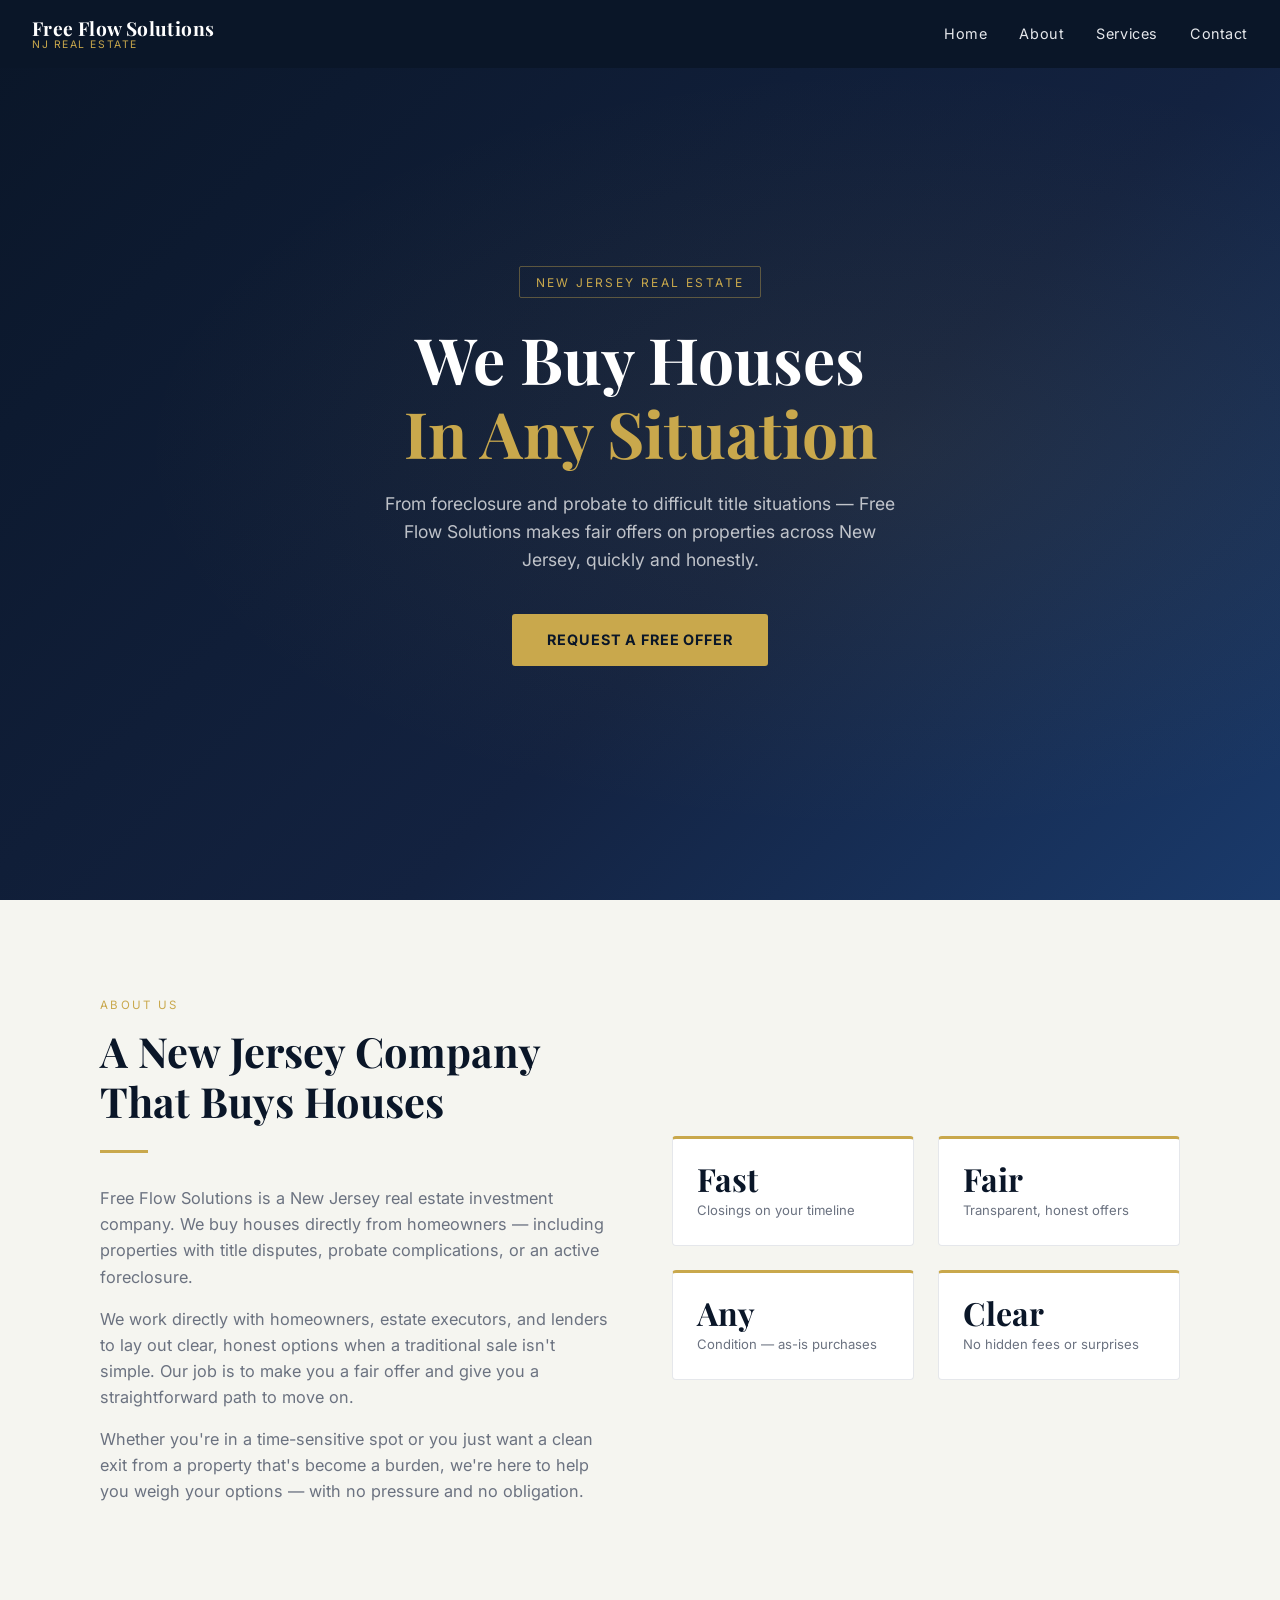
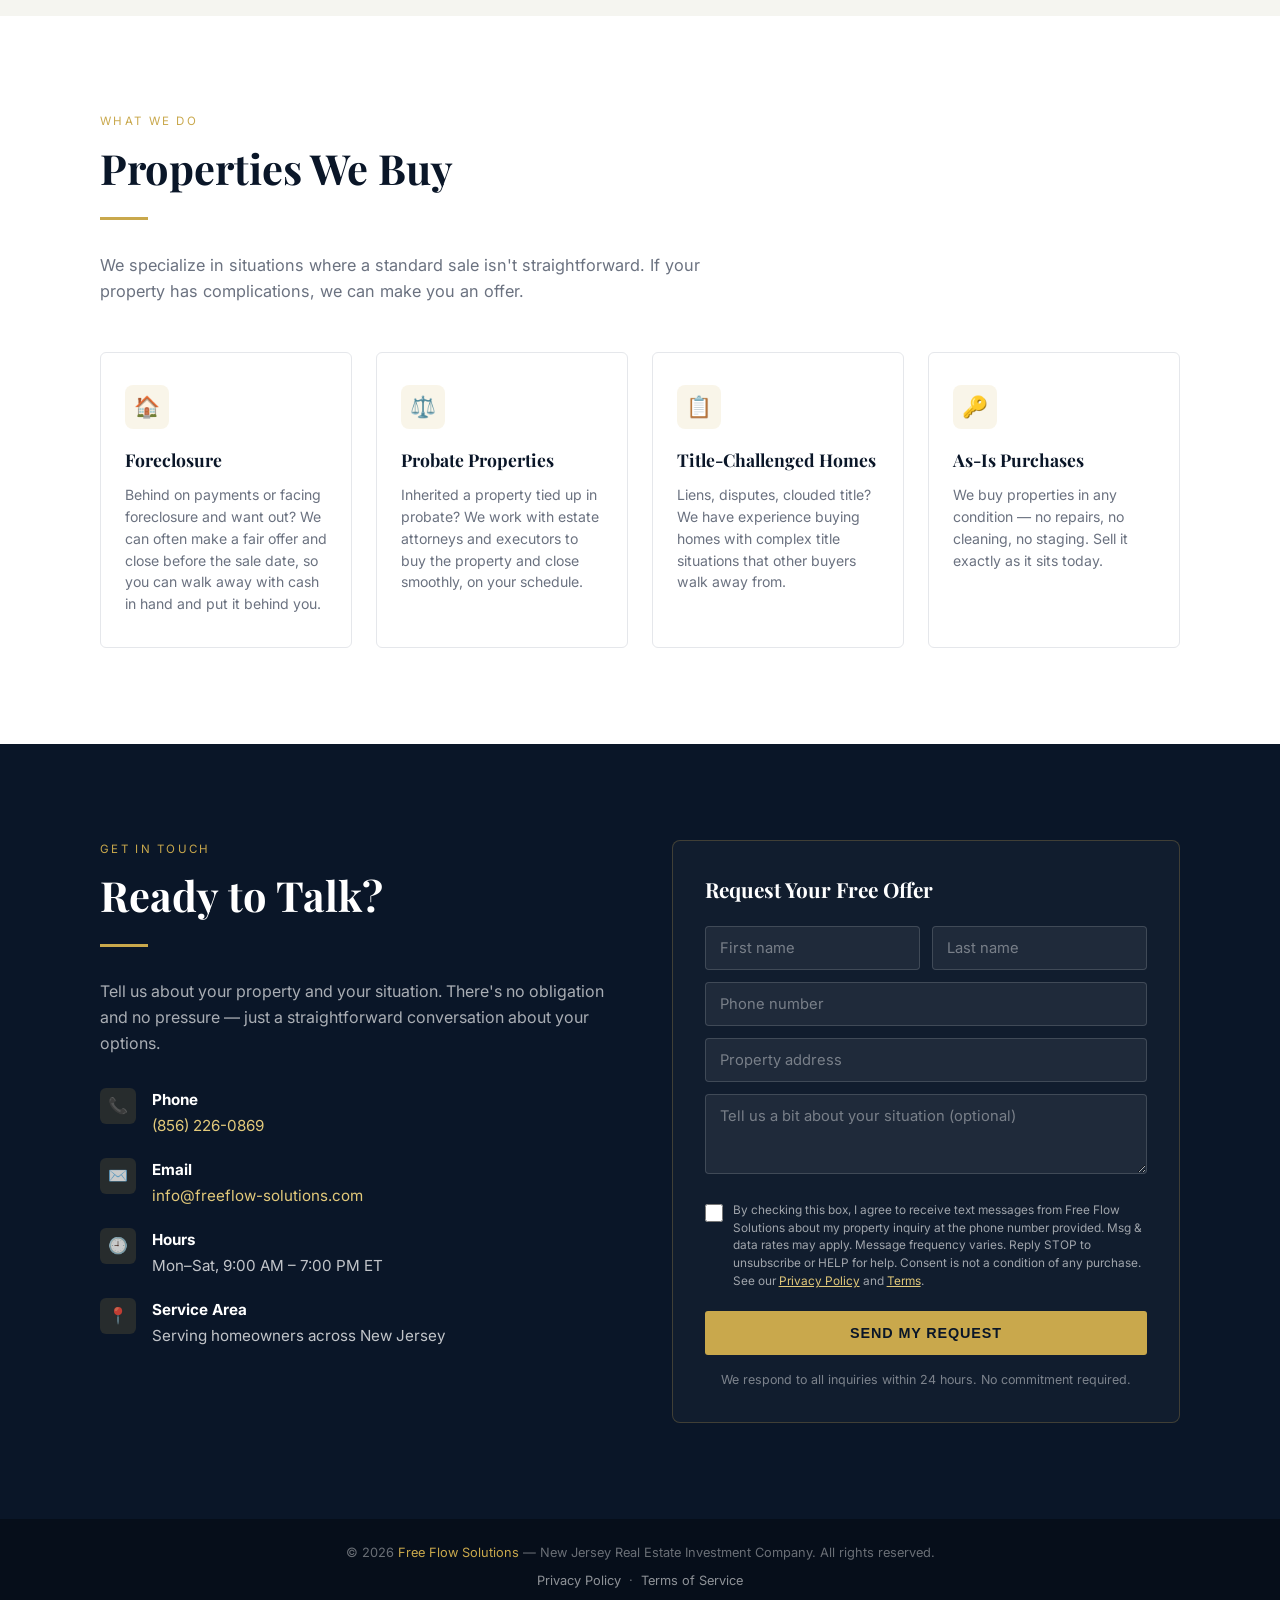
==== index.html @ c76d73b9 "Make site carrier-ready for A2P 10DLC + soften wording - Add SMS opt-in form (name, phone, address) " ====
<!DOCTYPE html>
<html lang="en">
<head>
  <meta charset="UTF-8" />
  <meta name="viewport" content="width=device-width, initial-scale=1.0" />
  <meta name="description" content="Free Flow Solutions is a New Jersey real estate investment company. We buy houses in any condition — including foreclosure, probate, and title-challenged properties. Fair offers, no obligation." />
  <title>Free Flow Solutions | New Jersey Real Estate Investment Company</title>
  <link rel="preconnect" href="https://fonts.googleapis.com" />
  <link rel="preconnect" href="https://fonts.gstatic.com" crossorigin />
  <link href="https://fonts.googleapis.com/css2?family=Inter:wght@400;500;600;700&family=Playfair+Display:wght@600;700&display=swap" rel="stylesheet" />
  <link rel="stylesheet" href="styles.css" />
</head>
<body>

  <!-- NAV -->
  <nav>
    <div class="nav-brand">
      <span class="brand-main">Free Flow Solutions</span>
      <span class="brand-sub">NJ Real Estate</span>
    </div>
    <ul class="nav-links" id="navLinks">
      <li><a href="#home">Home</a></li>
      <li><a href="#about">About</a></li>
      <li><a href="#services">Services</a></li>
      <li><a href="#contact">Contact</a></li>
    </ul>
    <button class="hamburger" id="hamburger" aria-label="Toggle menu">
      <span></span><span></span><span></span>
    </button>
  </nav>

  <!-- HOME -->
  <section id="home">
    <div class="hero-content">
      <span class="hero-eyebrow">New Jersey Real Estate</span>
      <h1>We Buy Houses<br /><span>In Any Situation</span></h1>
      <p>From foreclosure and probate to difficult title situations — Free Flow Solutions makes fair offers on properties across New Jersey, quickly and honestly.</p>
      <a href="#contact" class="btn-primary">Request a Free Offer</a>
    </div>
  </section>

  <!-- ABOUT -->
  <section id="about">
    <div class="section-inner">
      <div class="about-grid">
        <div class="about-text">
          <span class="section-label">About Us</span>
          <h2 class="section-title">A New Jersey Company<br />That Buys Houses</h2>
          <div class="divider"></div>
          <p>Free Flow Solutions is a New Jersey real estate investment company. We buy houses directly from homeowners — including properties with title disputes, probate complications, or an active foreclosure.</p>
          <p>We work directly with homeowners, estate executors, and lenders to lay out clear, honest options when a traditional sale isn't simple. Our job is to make you a fair offer and give you a straightforward path to move on.</p>
          <p>Whether you're in a time-sensitive spot or you just want a clean exit from a property that's become a burden, we're here to help you weigh your options — with no pressure and no obligation.</p>
        </div>
        <div class="about-stats">
          <div class="stat-card">
            <div class="stat-num">Fast</div>
            <div class="stat-label">Closings on your timeline</div>
          </div>
          <div class="stat-card">
            <div class="stat-num">Fair</div>
            <div class="stat-label">Transparent, honest offers</div>
          </div>
          <div class="stat-card">
            <div class="stat-num">Any</div>
            <div class="stat-label">Condition — as-is purchases</div>
          </div>
          <div class="stat-card">
            <div class="stat-num">Clear</div>
            <div class="stat-label">No hidden fees or surprises</div>
          </div>
        </div>
      </div>
    </div>
  </section>

  <!-- SERVICES -->
  <section id="services">
    <div class="section-inner">
      <span class="section-label">What We Do</span>
      <h2 class="section-title">Properties We Buy</h2>
      <div class="divider"></div>
      <p class="services-intro">We specialize in situations where a standard sale isn't straightforward. If your property has complications, we can make you an offer.</p>
      <div class="services-grid">
        <div class="service-card">
          <div class="service-icon">🏠</div>
          <h3>Foreclosure</h3>
          <p>Behind on payments or facing foreclosure and want out? We can often make a fair offer and close before the sale date, so you can walk away with cash in hand and put it behind you.</p>
        </div>
        <div class="service-card">
          <div class="service-icon">⚖️</div>
          <h3>Probate Properties</h3>
          <p>Inherited a property tied up in probate? We work with estate attorneys and executors to buy the property and close smoothly, on your schedule.</p>
        </div>
        <div class="service-card">
          <div class="service-icon">📋</div>
          <h3>Title-Challenged Homes</h3>
          <p>Liens, disputes, clouded title? We have experience buying homes with complex title situations that other buyers walk away from.</p>
        </div>
        <div class="service-card">
          <div class="service-icon">🔑</div>
          <h3>As-Is Purchases</h3>
          <p>We buy properties in any condition — no repairs, no cleaning, no staging. Sell it exactly as it sits today.</p>
        </div>
      </div>
    </div>
  </section>

  <!-- CONTACT -->
  <section id="contact">
    <div class="section-inner">
      <div class="contact-grid">
        <div>
          <span class="section-label">Get In Touch</span>
          <h2 class="section-title">Ready to Talk?</h2>
          <div class="divider"></div>
          <p class="contact-intro">Tell us about your property and your situation. There's no obligation and no pressure — just a straightforward conversation about your options.</p>
          <div class="contact-info">
            <div class="contact-item">
              <div class="contact-item-icon">📞</div>
              <div>
                <strong style="color:#fff;display:block;margin-bottom:2px;">Phone</strong>
                <a href="tel:+18562260869">(856) 226-0869</a>
              </div>
            </div>
            <div class="contact-item">
              <div class="contact-item-icon">✉️</div>
              <div>
                <strong style="color:#fff;display:block;margin-bottom:2px;">Email</strong>
                <a href="mailto:info@freeflow-solutions.com">info@freeflow-solutions.com</a>
              </div>
            </div>
            <div class="contact-item">
              <div class="contact-item-icon">🕘</div>
              <div>
                <strong style="color:#fff;display:block;margin-bottom:2px;">Hours</strong>
                Mon–Sat, 9:00 AM – 7:00 PM ET
              </div>
            </div>
            <div class="contact-item">
              <div class="contact-item-icon">📍</div>
              <div>
                <strong style="color:#fff;display:block;margin-bottom:2px;">Service Area</strong>
                Serving homeowners across New Jersey
              </div>
            </div>
          </div>
        </div>

        <!-- OPT-IN FORM -->
        <div>
          <form class="contact-form" action="https://formspree.io/f/YOUR_FORM_ID" method="POST">
            <h3 class="form-title">Request Your Free Offer</h3>
            <div class="form-row">
              <input type="text" name="first_name" placeholder="First name" required />
              <input type="text" name="last_name" placeholder="Last name" required />
            </div>
            <input type="tel" name="phone" placeholder="Phone number" required />
            <input type="text" name="property_address" placeholder="Property address" />
            <textarea name="message" placeholder="Tell us a bit about your situation (optional)" rows="3"></textarea>

            <label class="consent">
              <input type="checkbox" name="sms_consent" value="I consent to receive SMS from Free Flow Solutions" />
              <span>By checking this box, I agree to receive text messages from Free Flow Solutions about my property inquiry at the phone number provided. Msg &amp; data rates may apply. Message frequency varies. Reply STOP to unsubscribe or HELP for help. Consent is not a condition of any purchase. See our <a href="privacy.html">Privacy Policy</a> and <a href="terms.html">Terms</a>.</span>
            </label>

            <button type="submit" class="btn-primary">Send My Request</button>
            <p class="form-note">We respond to all inquiries within 24 hours. No commitment required.</p>
          </form>
        </div>
      </div>
    </div>
  </section>

  <!-- FOOTER -->
  <footer>
    <p>&copy; 2026 <span>Free Flow Solutions</span> — New Jersey Real Estate Investment Company. All rights reserved.</p>
    <p class="footer-links"><a href="privacy.html">Privacy Policy</a> &nbsp;·&nbsp; <a href="terms.html">Terms of Service</a></p>
  </footer>

  <script>
    const hamburger = document.getElementById('hamburger');
    const navLinks = document.getElementById('navLinks');
    hamburger.addEventListener('click', () => navLinks.classList.toggle('open'));
    navLinks.querySelectorAll('a').forEach(a => a.addEventListener('click', () => navLinks.classList.remove('open')));
  </script>

</body>
</html>
---- styles.css ----
*, *::before, *::after { box-sizing: border-box; margin: 0; padding: 0; }

:root {
  --navy: #0a1628;
  --navy-mid: #132240;
  --gold: #c9a84c;
  --gold-light: #e2c97a;
  --white: #ffffff;
  --off-white: #f5f5f0;
  --gray: #6b7280;
  --light-gray: #e5e7eb;
}

html { scroll-behavior: smooth; }

body {
  font-family: 'Inter', sans-serif;
  color: var(--navy);
  background: var(--white);
  line-height: 1.6;
}

/* ── NAV ── */
nav {
  position: fixed;
  top: 0; left: 0; right: 0;
  background: var(--navy);
  z-index: 100;
  padding: 0 2rem;
  display: flex;
  align-items: center;
  justify-content: space-between;
  height: 68px;
}

.nav-brand {
  display: flex;
  flex-direction: column;
  line-height: 1.1;
}

.nav-brand .brand-main {
  color: var(--white);
  font-family: 'Playfair Display', serif;
  font-size: 1.2rem;
  font-weight: 700;
  letter-spacing: 0.02em;
}

.nav-brand .brand-sub {
  color: var(--gold);
  font-size: 0.65rem;
  letter-spacing: 0.15em;
  text-transform: uppercase;
}

.nav-links {
  display: flex;
  gap: 2rem;
  list-style: none;
}

.nav-links a {
  color: var(--light-gray);
  text-decoration: none;
  font-size: 0.9rem;
  letter-spacing: 0.04em;
  transition: color 0.2s;
}

.nav-links a:hover { color: var(--gold); }

.hamburger {
  display: none;
  flex-direction: column;
  gap: 5px;
  cursor: pointer;
  background: none;
  border: none;
  padding: 4px;
}

.hamburger span {
  display: block;
  width: 24px;
  height: 2px;
  background: var(--white);
  transition: all 0.3s;
}

/* ── HERO ── */
#home {
  min-height: 100vh;
  background: linear-gradient(135deg, var(--navy) 0%, var(--navy-mid) 60%, #1a3a6b 100%);
  display: flex;
  align-items: center;
  justify-content: center;
  text-align: center;
  padding: 6rem 2rem 4rem;
  position: relative;
  overflow: hidden;
}

#home::before {
  content: '';
  position: absolute;
  inset: 0;
  background: radial-gradient(ellipse at 70% 50%, rgba(201,168,76,0.08) 0%, transparent 60%);
}

.hero-content { position: relative; max-width: 720px; }

.hero-eyebrow {
  display: inline-block;
  color: var(--gold);
  font-size: 0.75rem;
  letter-spacing: 0.2em;
  text-transform: uppercase;
  border: 1px solid rgba(201,168,76,0.4);
  padding: 0.35rem 1rem;
  border-radius: 2px;
  margin-bottom: 1.5rem;
}

.hero-content h1 {
  font-family: 'Playfair Display', serif;
  font-size: clamp(2.4rem, 6vw, 4rem);
  color: var(--white);
  line-height: 1.15;
  margin-bottom: 1.25rem;
  font-weight: 700;
}

.hero-content h1 span { color: var(--gold); }

.hero-content p {
  color: rgba(255,255,255,0.72);
  font-size: 1.1rem;
  max-width: 520px;
  margin: 0 auto 2.5rem;
}

.btn-primary {
  display: inline-block;
  background: var(--gold);
  color: var(--navy);
  font-weight: 700;
  font-size: 0.9rem;
  letter-spacing: 0.06em;
  text-transform: uppercase;
  text-decoration: none;
  padding: 0.9rem 2.2rem;
  border-radius: 3px;
  transition: background 0.2s, transform 0.15s;
}

.btn-primary:hover {
  background: var(--gold-light);
  transform: translateY(-1px);
}

/* ── SECTIONS SHARED ── */
section { padding: 6rem 2rem; }

.section-inner { max-width: 1080px; margin: 0 auto; }

.section-label {
  color: var(--gold);
  font-size: 0.72rem;
  letter-spacing: 0.2em;
  text-transform: uppercase;
  margin-bottom: 0.75rem;
  display: block;
}

.section-title {
  font-family: 'Playfair Display', serif;
  font-size: clamp(1.8rem, 4vw, 2.6rem);
  color: var(--navy);
  line-height: 1.2;
  margin-bottom: 1.5rem;
}

.divider {
  width: 48px;
  height: 3px;
  background: var(--gold);
  margin-bottom: 2rem;
}

/* ── ABOUT ── */
#about { background: var(--off-white); }

.about-grid {
  display: grid;
  grid-template-columns: 1fr 1fr;
  gap: 4rem;
  align-items: center;
}

.about-text p {
  color: var(--gray);
  font-size: 1.02rem;
  margin-bottom: 1rem;
}

.about-stats {
  display: grid;
  grid-template-columns: 1fr 1fr;
  gap: 1.5rem;
}

.stat-card {
  background: var(--white);
  border: 1px solid var(--light-gray);
  border-top: 3px solid var(--gold);
  padding: 1.5rem;
  border-radius: 4px;
}

.stat-card .stat-num {
  font-family: 'Playfair Display', serif;
  font-size: 2rem;
  color: var(--navy);
  font-weight: 700;
  line-height: 1;
}

.stat-card .stat-label {
  color: var(--gray);
  font-size: 0.82rem;
  margin-top: 0.3rem;
}

/* ── SERVICES ── */
#services { background: var(--white); }

.services-intro {
  color: var(--gray);
  font-size: 1.02rem;
  max-width: 600px;
  margin-bottom: 3rem;
}

.services-grid {
  display: grid;
  grid-template-columns: repeat(auto-fit, minmax(230px, 1fr));
  gap: 1.5rem;
}

.service-card {
  border: 1px solid var(--light-gray);
  border-radius: 6px;
  padding: 2rem 1.5rem;
  transition: box-shadow 0.2s, border-color 0.2s;
}

.service-card:hover {
  box-shadow: 0 6px 24px rgba(10,22,40,0.08);
  border-color: var(--gold);
}

.service-icon {
  width: 44px;
  height: 44px;
  background: rgba(201,168,76,0.12);
  border-radius: 8px;
  display: flex;
  align-items: center;
  justify-content: center;
  margin-bottom: 1.1rem;
  font-size: 1.3rem;
}

.service-card h3 {
  font-family: 'Playfair Display', serif;
  font-size: 1.1rem;
  color: var(--navy);
  margin-bottom: 0.6rem;
}

.service-card p {
  color: var(--gray);
  font-size: 0.88rem;
  line-height: 1.55;
}

/* ── CONTACT ── */
#contact { background: var(--navy); }

#contact .section-title { color: var(--white); }
#contact .section-label { color: var(--gold); }

.contact-grid {
  display: grid;
  grid-template-columns: 1fr 1fr;
  gap: 4rem;
  align-items: start;
}

.contact-intro {
  color: rgba(255,255,255,0.65);
  font-size: 1rem;
  margin-bottom: 2rem;
}

.contact-info { display: flex; flex-direction: column; gap: 1.2rem; }

.contact-item {
  display: flex;
  align-items: flex-start;
  gap: 1rem;
  color: rgba(255,255,255,0.75);
  font-size: 0.95rem;
}

.contact-item-icon {
  width: 36px;
  height: 36px;
  background: rgba(201,168,76,0.15);
  border-radius: 6px;
  display: flex;
  align-items: center;
  justify-content: center;
  flex-shrink: 0;
  font-size: 1rem;
}

.contact-item a {
  color: var(--gold-light);
  text-decoration: none;
}

.contact-cta {
  margin-top: 2rem;
}

.contact-cta .btn-primary {
  font-size: 0.85rem;
}

.contact-note {
  color: rgba(255,255,255,0.45);
  font-size: 0.8rem;
  margin-top: 2.5rem;
}

/* ── FOOTER ── */
footer {
  background: #060e1a;
  color: rgba(255,255,255,0.4);
  text-align: center;
  padding: 1.5rem 2rem;
  font-size: 0.8rem;
}

footer span { color: var(--gold); }

/* ── RESPONSIVE ── */
@media (max-width: 768px) {
  .nav-links {
    display: none;
    position: absolute;
    top: 68px;
    left: 0; right: 0;
    background: var(--navy-mid);
    flex-direction: column;
    gap: 0;
    padding: 0.5rem 0;
  }

  .nav-links.open { display: flex; }

  .nav-links li a {
    display: block;
    padding: 0.9rem 2rem;
    font-size: 1rem;
  }

  .hamburger { display: flex; }

  .about-grid,
  .contact-grid { grid-template-columns: 1fr; gap: 2.5rem; }

  .about-stats { grid-template-columns: 1fr 1fr; }
}

@media (max-width: 480px) {
  section { padding: 4rem 1.25rem; }
  .about-stats { grid-template-columns: 1fr; }
}

/* ── OPT-IN FORM ── */
.contact-form {
  background: rgba(255,255,255,0.03);
  border: 1px solid rgba(201,168,76,0.25);
  border-radius: 8px;
  padding: 2rem;
}

.form-title {
  font-family: 'Playfair Display', serif;
  font-size: 1.3rem;
  color: var(--white);
  margin-bottom: 1.25rem;
}

.form-row {
  display: grid;
  grid-template-columns: 1fr 1fr;
  gap: 0.75rem;
}

.contact-form input,
.contact-form textarea {
  width: 100%;
  background: rgba(255,255,255,0.06);
  border: 1px solid rgba(255,255,255,0.15);
  border-radius: 4px;
  padding: 0.75rem 0.9rem;
  color: var(--white);
  font-family: 'Inter', sans-serif;
  font-size: 0.92rem;
  margin-bottom: 0.75rem;
}

.contact-form input::placeholder,
.contact-form textarea::placeholder { color: rgba(255,255,255,0.4); }

.contact-form input:focus,
.contact-form textarea:focus {
  outline: none;
  border-color: var(--gold);
}

.consent {
  display: flex;
  align-items: flex-start;
  gap: 0.6rem;
  margin: 0.5rem 0 1.25rem;
}

.consent input[type="checkbox"] {
  width: 18px;
  height: 18px;
  margin-top: 2px;
  flex-shrink: 0;
  accent-color: var(--gold);
}

.consent span {
  color: rgba(255,255,255,0.6);
  font-size: 0.74rem;
  line-height: 1.5;
}

.consent a { color: var(--gold-light); }

.contact-form .btn-primary {
  width: 100%;
  border: none;
  cursor: pointer;
  text-align: center;
}

.form-note {
  color: rgba(255,255,255,0.45);
  font-size: 0.78rem;
  text-align: center;
  margin-top: 0.9rem;
}

/* ── FOOTER LINKS ── */
.footer-links { margin-top: 0.5rem; }
.footer-links a {
  color: rgba(255,255,255,0.55);
  text-decoration: none;
}
.footer-links a:hover { color: var(--gold); }

/* ── LEGAL PAGES ── */
.legal-page {
  max-width: 800px;
  margin: 0 auto;
  padding: 7rem 2rem 4rem;
}
.legal-page h1 {
  font-family: 'Playfair Display', serif;
  font-size: clamp(1.8rem, 4vw, 2.4rem);
  color: var(--navy);
  margin-bottom: 0.5rem;
}
.legal-page .updated {
  color: var(--gray);
  font-size: 0.85rem;
  margin-bottom: 2rem;
}
.legal-page h2 {
  font-family: 'Playfair Display', serif;
  font-size: 1.2rem;
  color: var(--navy);
  margin: 2rem 0 0.6rem;
}
.legal-page p,
.legal-page li {
  color: var(--gray);
  font-size: 0.95rem;
  margin-bottom: 0.8rem;
}
.legal-page ul { padding-left: 1.4rem; }
.legal-page a { color: var(--gold); }
.legal-back {
  display: inline-block;
  margin-top: 2.5rem;
  color: var(--gold);
  text-decoration: none;
  font-size: 0.9rem;
}
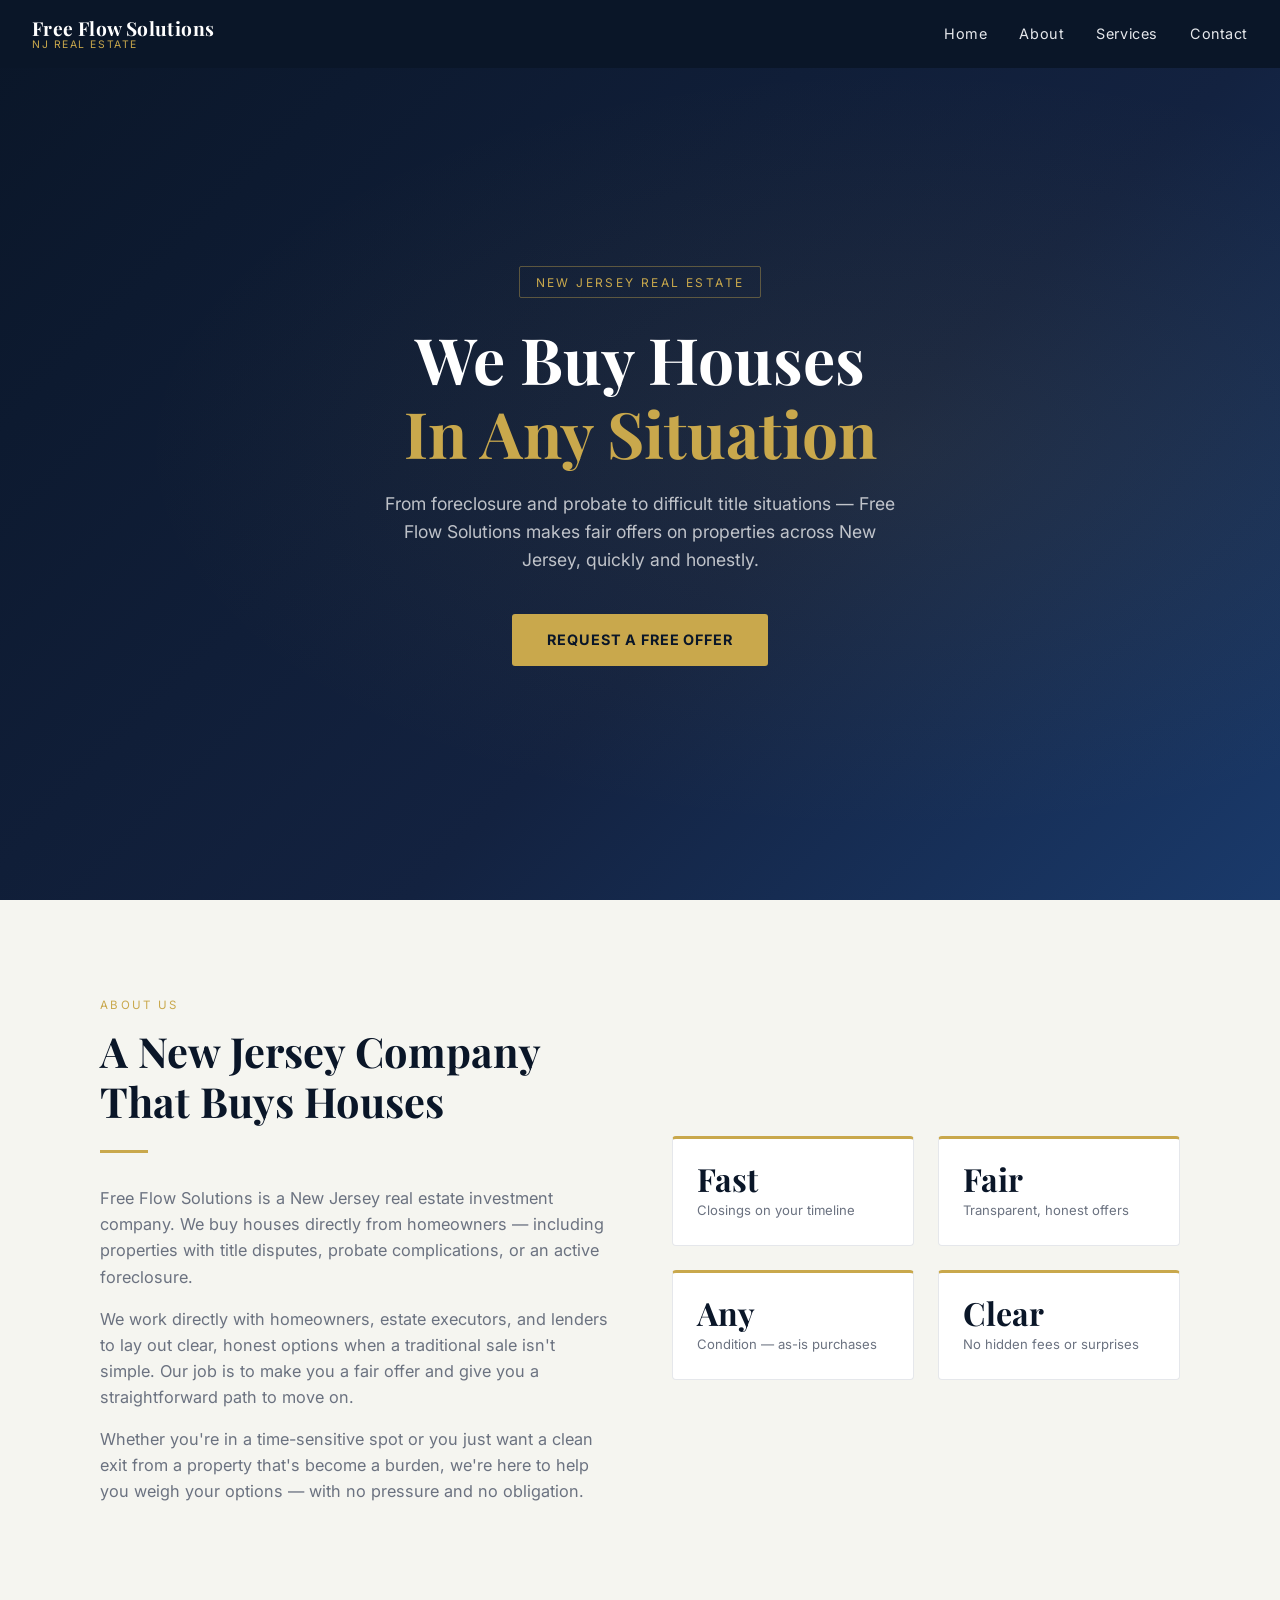
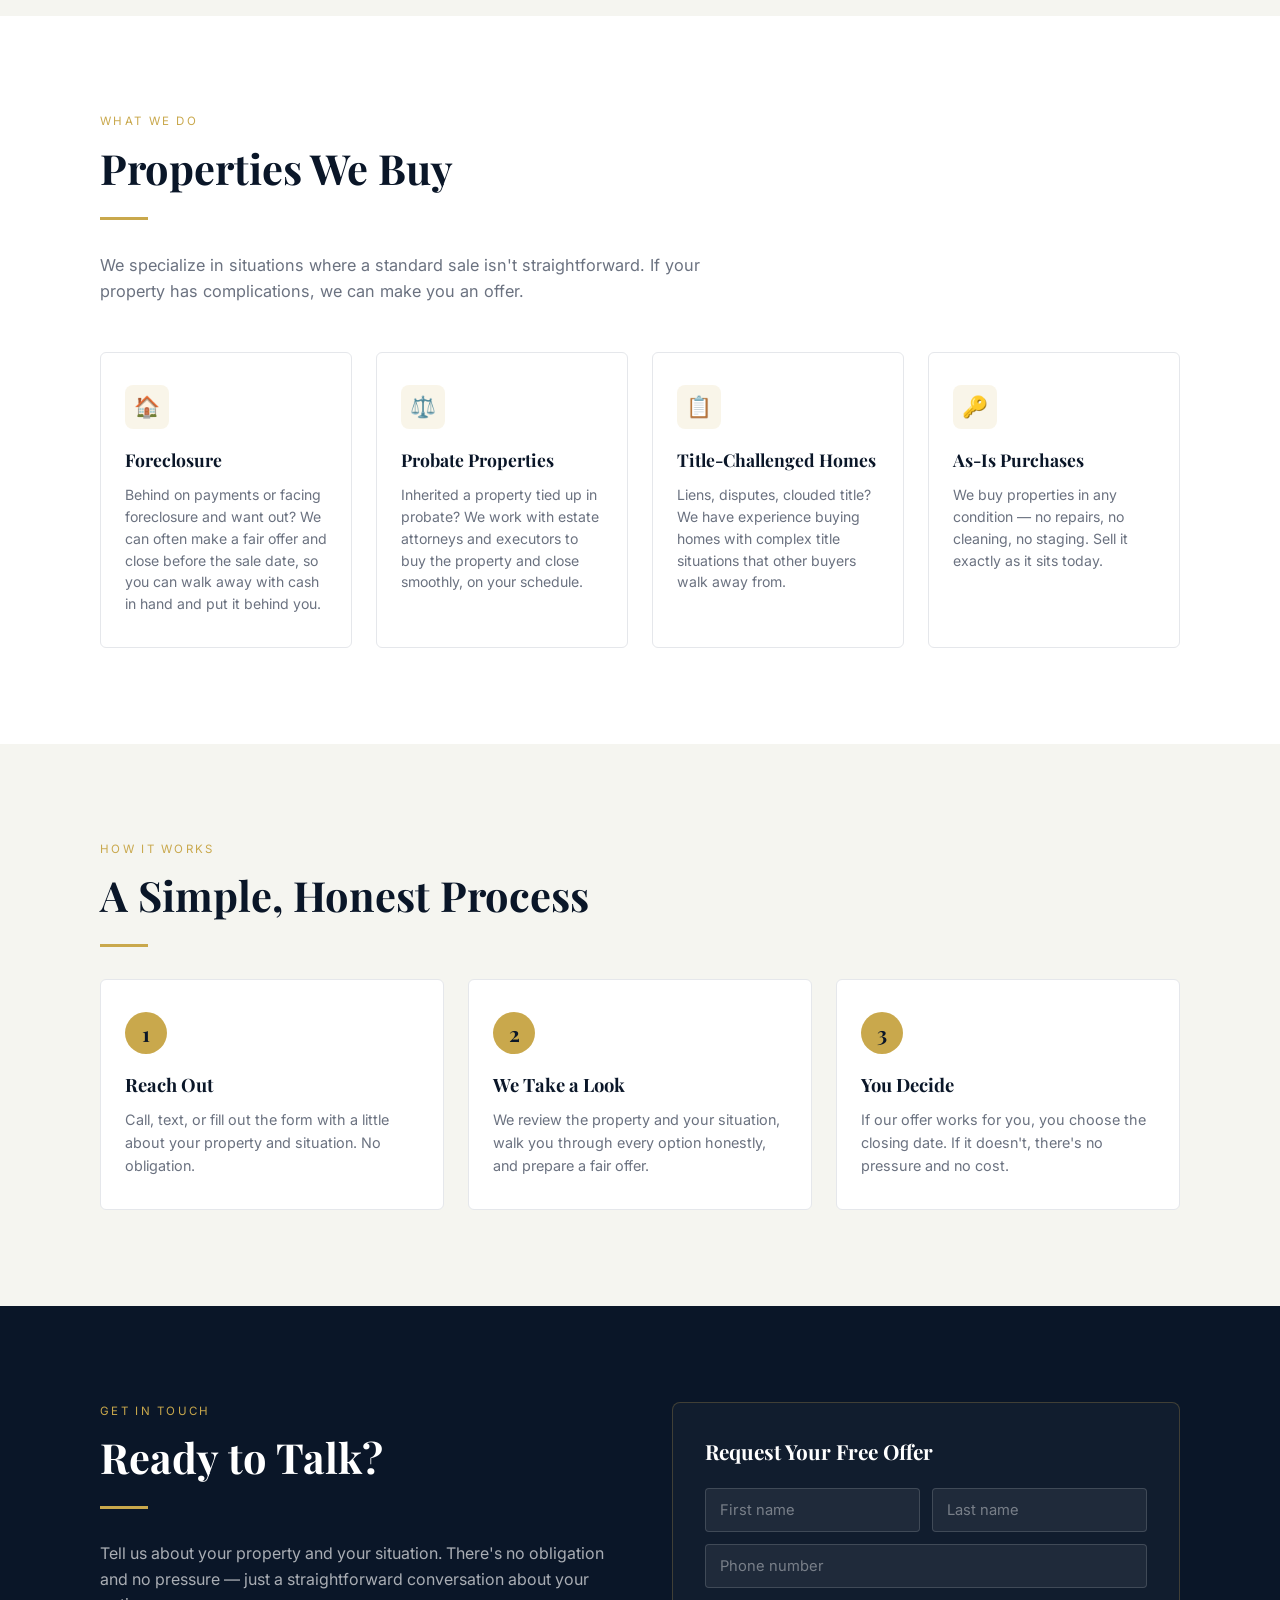
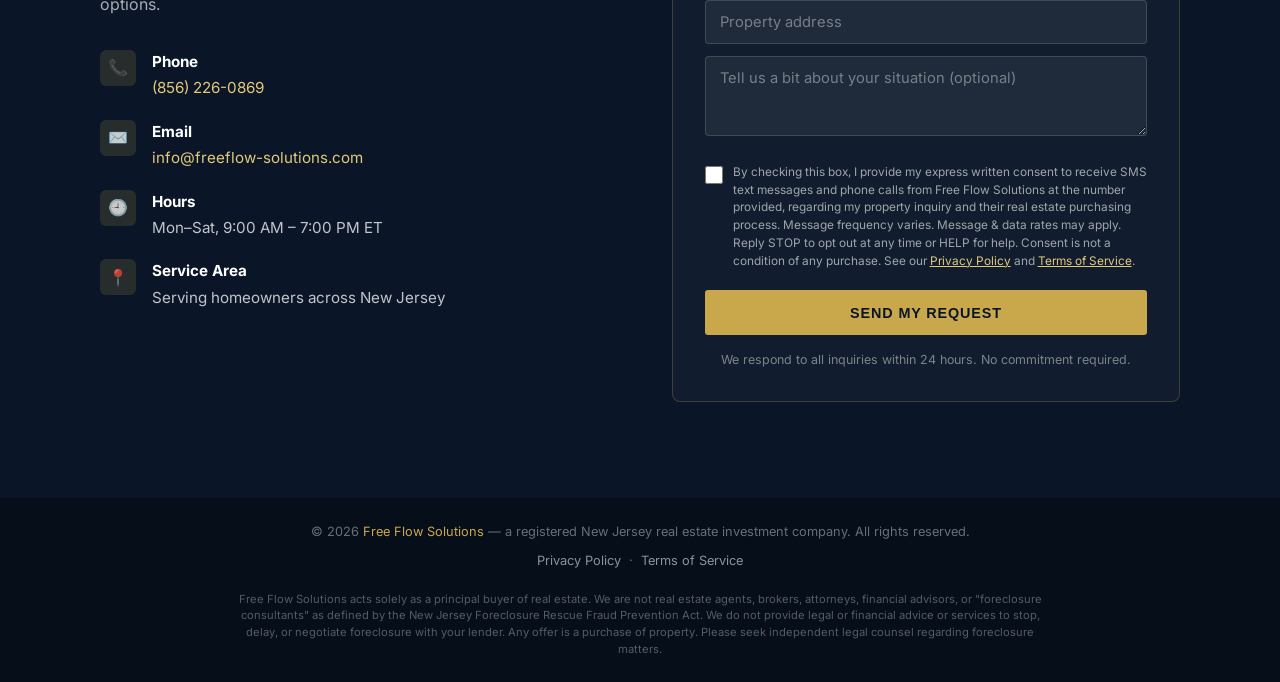
==== commit 3aa13d1c: "Apply 10DLC deep-research refinements - Stronger express-written-consent language (SMS + calls) on o" ====
--- a/index.html
+++ b/index.html
@@ -105,6 +105,32 @@
     </div>
   </section>
 
+  <!-- HOW IT WORKS -->
+  <section id="how">
+    <div class="section-inner">
+      <span class="section-label">How It Works</span>
+      <h2 class="section-title">A Simple, Honest Process</h2>
+      <div class="divider"></div>
+      <div class="steps-grid">
+        <div class="step-card">
+          <div class="step-num">1</div>
+          <h3>Reach Out</h3>
+          <p>Call, text, or fill out the form with a little about your property and situation. No obligation.</p>
+        </div>
+        <div class="step-card">
+          <div class="step-num">2</div>
+          <h3>We Take a Look</h3>
+          <p>We review the property and your situation, walk you through every option honestly, and prepare a fair offer.</p>
+        </div>
+        <div class="step-card">
+          <div class="step-num">3</div>
+          <h3>You Decide</h3>
+          <p>If our offer works for you, you choose the closing date. If it doesn't, there's no pressure and no cost.</p>
+        </div>
+      </div>
+    </div>
+  </section>
+
   <!-- CONTACT -->
   <section id="contact">
     <div class="section-inner">
@@ -159,8 +185,8 @@
             <textarea name="message" placeholder="Tell us a bit about your situation (optional)" rows="3"></textarea>
 
             <label class="consent">
-              <input type="checkbox" name="sms_consent" value="I consent to receive SMS from Free Flow Solutions" />
-              <span>By checking this box, I agree to receive text messages from Free Flow Solutions about my property inquiry at the phone number provided. Msg &amp; data rates may apply. Message frequency varies. Reply STOP to unsubscribe or HELP for help. Consent is not a condition of any purchase. See our <a href="privacy.html">Privacy Policy</a> and <a href="terms.html">Terms</a>.</span>
+              <input type="checkbox" name="sms_consent" value="Express written consent to receive SMS and calls from Free Flow Solutions" />
+              <span>By checking this box, I provide my express written consent to receive SMS text messages and phone calls from Free Flow Solutions at the number provided, regarding my property inquiry and their real estate purchasing process. Message frequency varies. Message &amp; data rates may apply. Reply STOP to opt out at any time or HELP for help. Consent is not a condition of any purchase. See our <a href="privacy.html">Privacy Policy</a> and <a href="terms.html">Terms of Service</a>.</span>
             </label>
 
             <button type="submit" class="btn-primary">Send My Request</button>
@@ -173,8 +199,9 @@
 
   <!-- FOOTER -->
   <footer>
-    <p>&copy; 2026 <span>Free Flow Solutions</span> — New Jersey Real Estate Investment Company. All rights reserved.</p>
+    <p>&copy; 2026 <span>Free Flow Solutions</span> — a registered New Jersey real estate investment company. All rights reserved.</p>
     <p class="footer-links"><a href="privacy.html">Privacy Policy</a> &nbsp;·&nbsp; <a href="terms.html">Terms of Service</a></p>
+    <p class="footer-disclaimer">Free Flow Solutions acts solely as a principal buyer of real estate. We are not real estate agents, brokers, attorneys, financial advisors, or "foreclosure consultants" as defined by the New Jersey Foreclosure Rescue Fraud Prevention Act. We do not provide legal or financial advice or services to stop, delay, or negotiate foreclosure with your lender. Any offer is a purchase of property. Please seek independent legal counsel regarding foreclosure matters.</p>
   </footer>
 
   <script>
--- a/styles.css
+++ b/styles.css
@@ -516,3 +516,47 @@
   text-decoration: none;
   font-size: 0.9rem;
 }
+
+/* ── HOW IT WORKS ── */
+#how { background: var(--off-white); }
+.steps-grid {
+  display: grid;
+  grid-template-columns: repeat(auto-fit, minmax(240px, 1fr));
+  gap: 1.5rem;
+}
+.step-card {
+  background: var(--white);
+  border: 1px solid var(--light-gray);
+  border-radius: 6px;
+  padding: 2rem 1.5rem;
+}
+.step-num {
+  width: 42px;
+  height: 42px;
+  background: var(--gold);
+  color: var(--navy);
+  font-family: 'Playfair Display', serif;
+  font-weight: 700;
+  font-size: 1.3rem;
+  border-radius: 50%;
+  display: flex;
+  align-items: center;
+  justify-content: center;
+  margin-bottom: 1rem;
+}
+.step-card h3 {
+  font-family: 'Playfair Display', serif;
+  font-size: 1.15rem;
+  color: var(--navy);
+  margin-bottom: 0.5rem;
+}
+.step-card p { color: var(--gray); font-size: 0.9rem; }
+
+/* ── FOOTER DISCLAIMER ── */
+.footer-disclaimer {
+  max-width: 820px;
+  margin: 1.2rem auto 0;
+  color: rgba(255,255,255,0.32);
+  font-size: 0.7rem;
+  line-height: 1.5;
+}
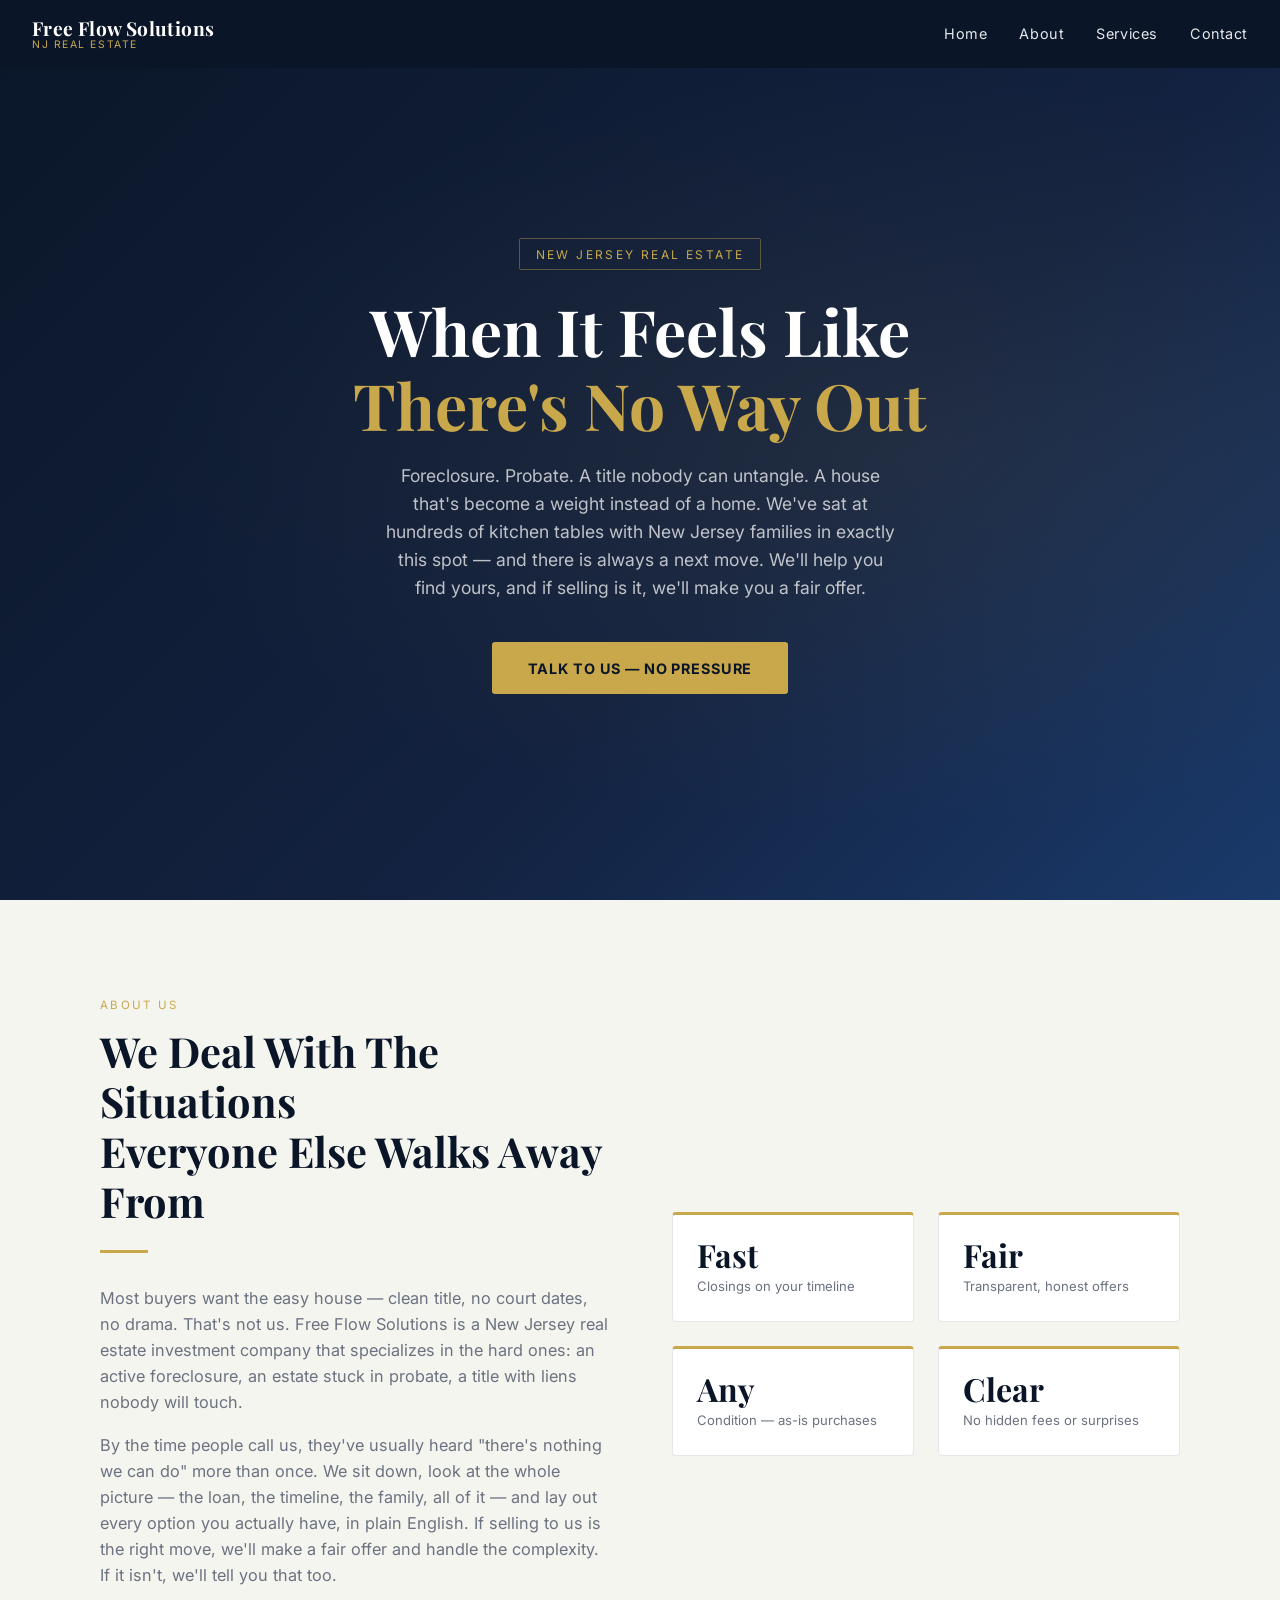
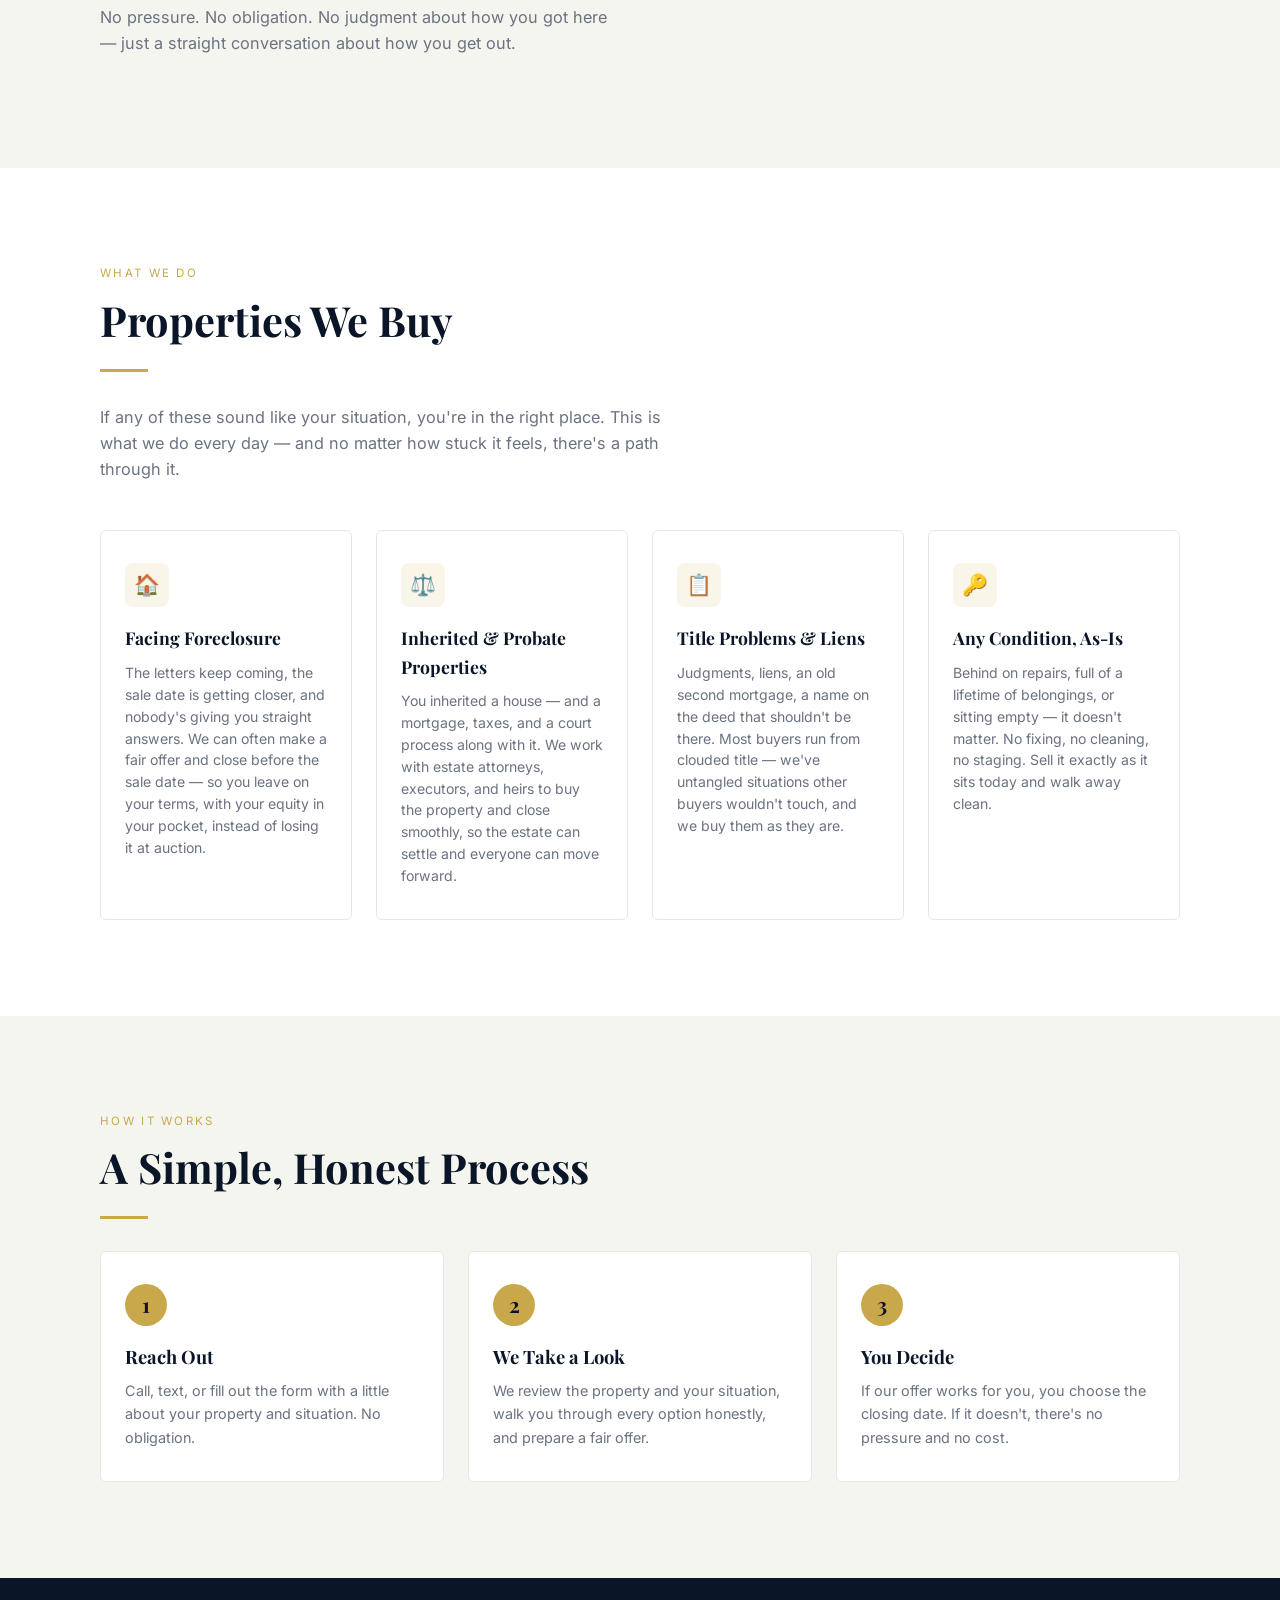
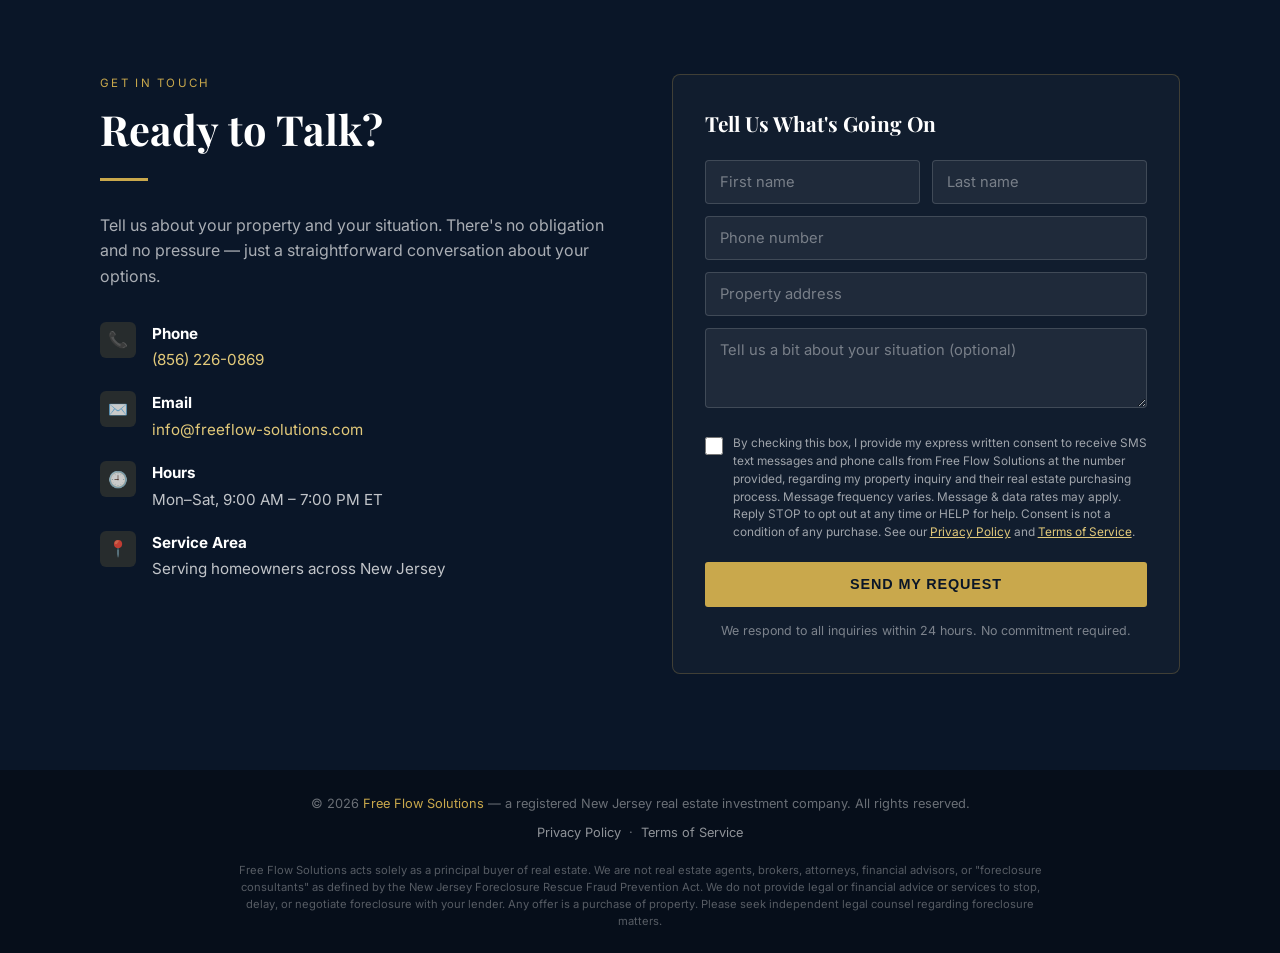
==== commit 65662267: "Reorient copy toward distressed-homeowner empathy; wire form to FormSubmit - Hero: "When It Feels Li" ====
--- a/index.html
+++ b/index.html
@@ -33,9 +33,9 @@
   <section id="home">
     <div class="hero-content">
       <span class="hero-eyebrow">New Jersey Real Estate</span>
-      <h1>We Buy Houses<br /><span>In Any Situation</span></h1>
-      <p>From foreclosure and probate to difficult title situations — Free Flow Solutions makes fair offers on properties across New Jersey, quickly and honestly.</p>
-      <a href="#contact" class="btn-primary">Request a Free Offer</a>
+      <h1>When It Feels Like<br /><span>There's No Way Out</span></h1>
+      <p>Foreclosure. Probate. A title nobody can untangle. A house that's become a weight instead of a home. We've sat at hundreds of kitchen tables with New Jersey families in exactly this spot — and there is always a next move. We'll help you find yours, and if selling is it, we'll make you a fair offer.</p>
+      <a href="#contact" class="btn-primary">Talk To Us — No Pressure</a>
     </div>
   </section>
 
@@ -45,11 +45,11 @@
       <div class="about-grid">
         <div class="about-text">
           <span class="section-label">About Us</span>
-          <h2 class="section-title">A New Jersey Company<br />That Buys Houses</h2>
+          <h2 class="section-title">We Deal With The Situations<br />Everyone Else Walks Away From</h2>
           <div class="divider"></div>
-          <p>Free Flow Solutions is a New Jersey real estate investment company. We buy houses directly from homeowners — including properties with title disputes, probate complications, or an active foreclosure.</p>
-          <p>We work directly with homeowners, estate executors, and lenders to lay out clear, honest options when a traditional sale isn't simple. Our job is to make you a fair offer and give you a straightforward path to move on.</p>
-          <p>Whether you're in a time-sensitive spot or you just want a clean exit from a property that's become a burden, we're here to help you weigh your options — with no pressure and no obligation.</p>
+          <p>Most buyers want the easy house — clean title, no court dates, no drama. That's not us. Free Flow Solutions is a New Jersey real estate investment company that specializes in the hard ones: an active foreclosure, an estate stuck in probate, a title with liens nobody will touch.</p>
+          <p>By the time people call us, they've usually heard "there's nothing we can do" more than once. We sit down, look at the whole picture — the loan, the timeline, the family, all of it — and lay out every option you actually have, in plain English. If selling to us is the right move, we'll make a fair offer and handle the complexity. If it isn't, we'll tell you that too.</p>
+          <p>No pressure. No obligation. No judgment about how you got here — just a straight conversation about how you get out.</p>
         </div>
         <div class="about-stats">
           <div class="stat-card">
@@ -79,27 +79,27 @@
       <span class="section-label">What We Do</span>
       <h2 class="section-title">Properties We Buy</h2>
       <div class="divider"></div>
-      <p class="services-intro">We specialize in situations where a standard sale isn't straightforward. If your property has complications, we can make you an offer.</p>
+      <p class="services-intro">If any of these sound like your situation, you're in the right place. This is what we do every day — and no matter how stuck it feels, there's a path through it.</p>
       <div class="services-grid">
         <div class="service-card">
           <div class="service-icon">🏠</div>
-          <h3>Foreclosure</h3>
-          <p>Behind on payments or facing foreclosure and want out? We can often make a fair offer and close before the sale date, so you can walk away with cash in hand and put it behind you.</p>
+          <h3>Facing Foreclosure</h3>
+          <p>The letters keep coming, the sale date is getting closer, and nobody's giving you straight answers. We can often make a fair offer and close before the sale date — so you leave on your terms, with your equity in your pocket, instead of losing it at auction.</p>
         </div>
         <div class="service-card">
           <div class="service-icon">⚖️</div>
-          <h3>Probate Properties</h3>
-          <p>Inherited a property tied up in probate? We work with estate attorneys and executors to buy the property and close smoothly, on your schedule.</p>
+          <h3>Inherited &amp; Probate Properties</h3>
+          <p>You inherited a house — and a mortgage, taxes, and a court process along with it. We work with estate attorneys, executors, and heirs to buy the property and close smoothly, so the estate can settle and everyone can move forward.</p>
         </div>
         <div class="service-card">
           <div class="service-icon">📋</div>
-          <h3>Title-Challenged Homes</h3>
-          <p>Liens, disputes, clouded title? We have experience buying homes with complex title situations that other buyers walk away from.</p>
+          <h3>Title Problems &amp; Liens</h3>
+          <p>Judgments, liens, an old second mortgage, a name on the deed that shouldn't be there. Most buyers run from clouded title — we've untangled situations other buyers wouldn't touch, and we buy them as they are.</p>
         </div>
         <div class="service-card">
           <div class="service-icon">🔑</div>
-          <h3>As-Is Purchases</h3>
-          <p>We buy properties in any condition — no repairs, no cleaning, no staging. Sell it exactly as it sits today.</p>
+          <h3>Any Condition, As-Is</h3>
+          <p>Behind on repairs, full of a lifetime of belongings, or sitting empty — it doesn't matter. No fixing, no cleaning, no staging. Sell it exactly as it sits today and walk away clean.</p>
         </div>
       </div>
     </div>
@@ -174,8 +174,10 @@
 
         <!-- OPT-IN FORM -->
         <div>
-          <form class="contact-form" action="https://formspree.io/f/YOUR_FORM_ID" method="POST">
-            <h3 class="form-title">Request Your Free Offer</h3>
+          <form class="contact-form" action="https://formsubmit.co/info@freeflow-solutions.com" method="POST">
+            <input type="hidden" name="_subject" value="New lead from freeflow-solutions.com" />
+            <input type="hidden" name="_template" value="table" />
+            <h3 class="form-title">Tell Us What's Going On</h3>
             <div class="form-row">
               <input type="text" name="first_name" placeholder="First name" required />
               <input type="text" name="last_name" placeholder="Last name" required />
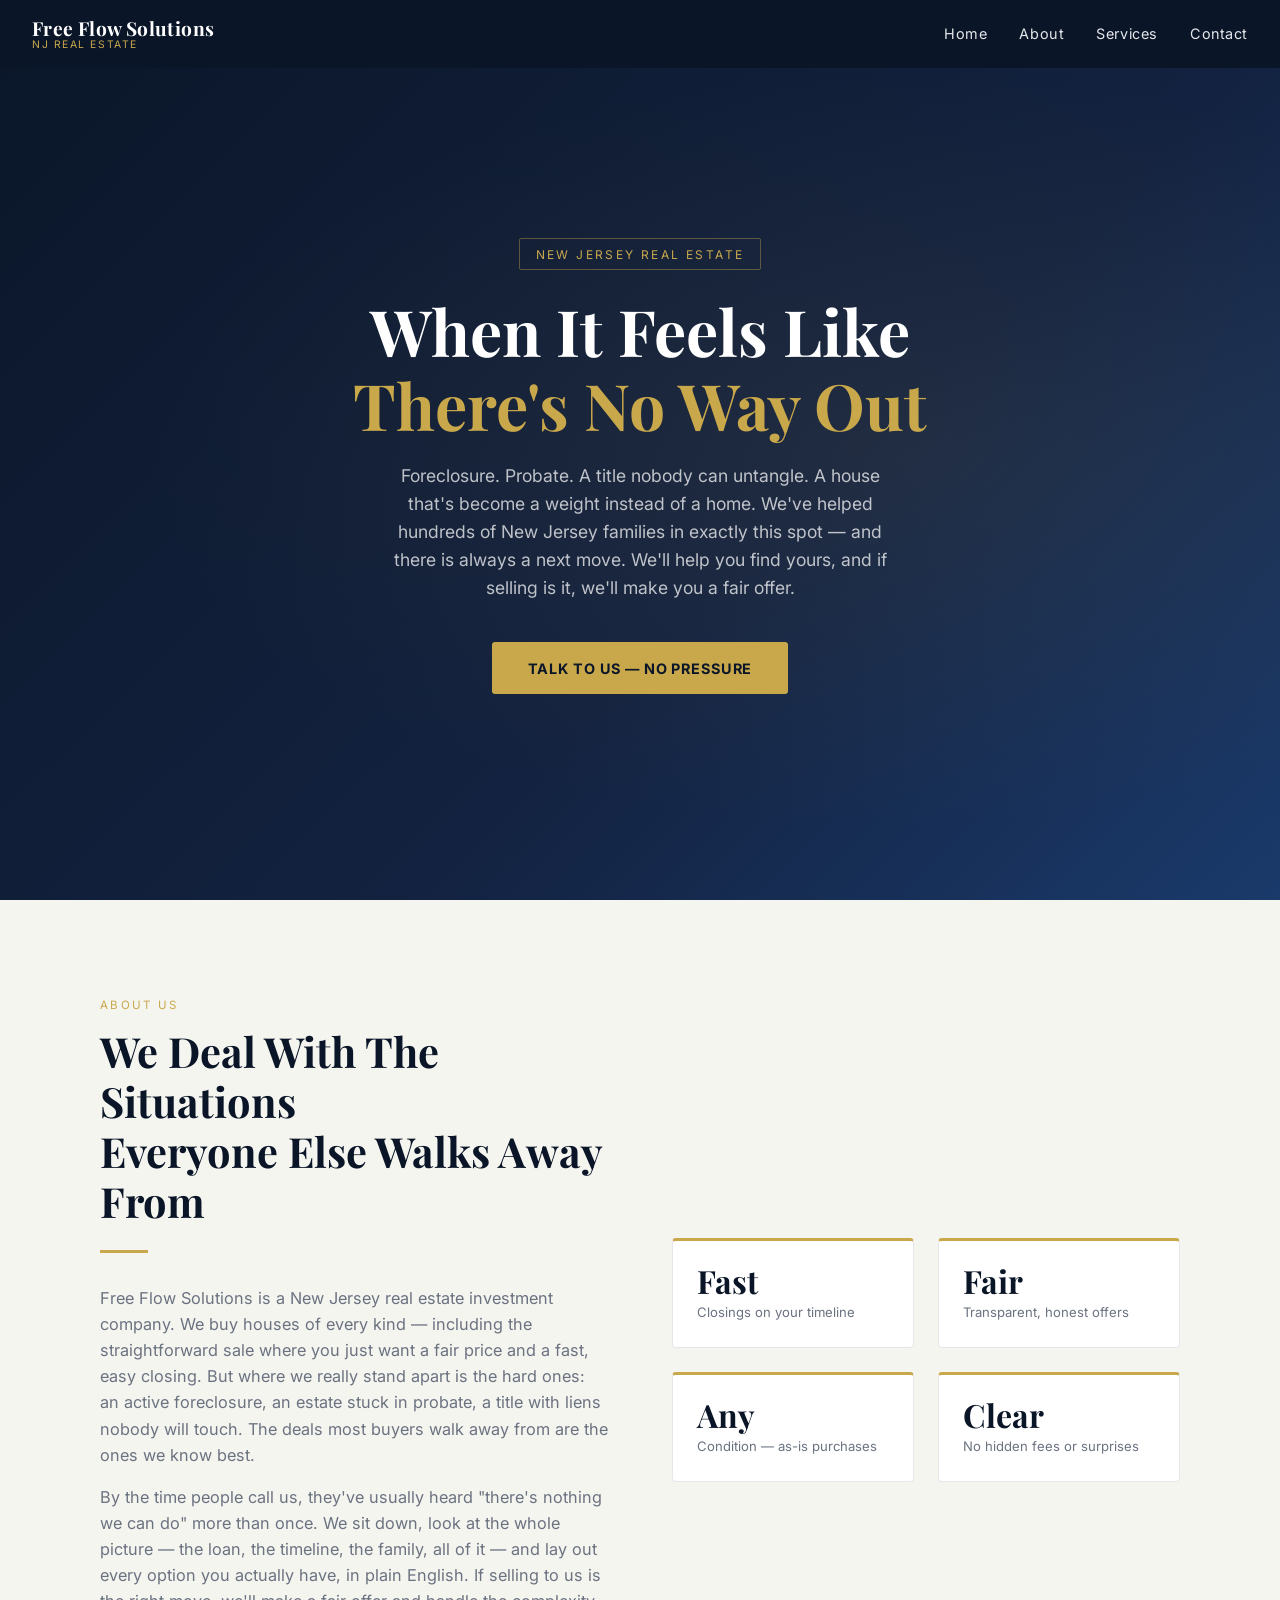
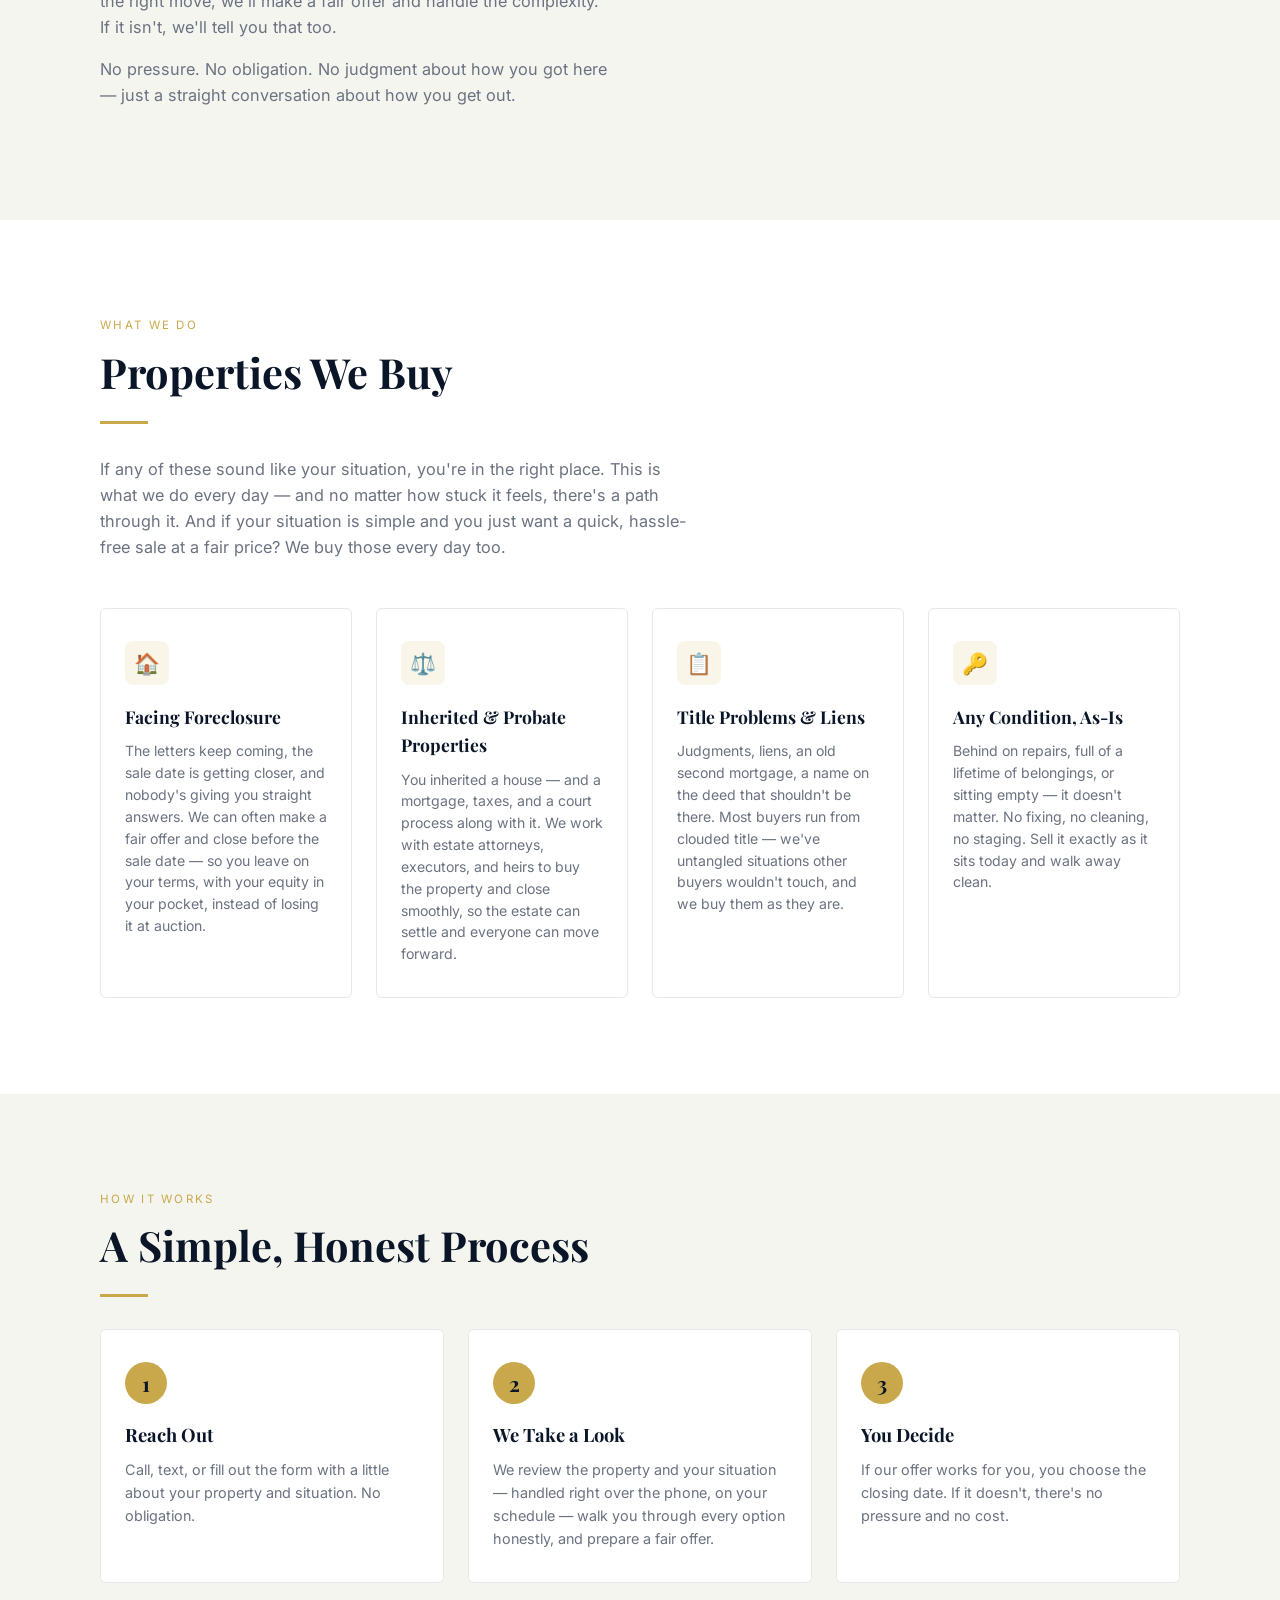
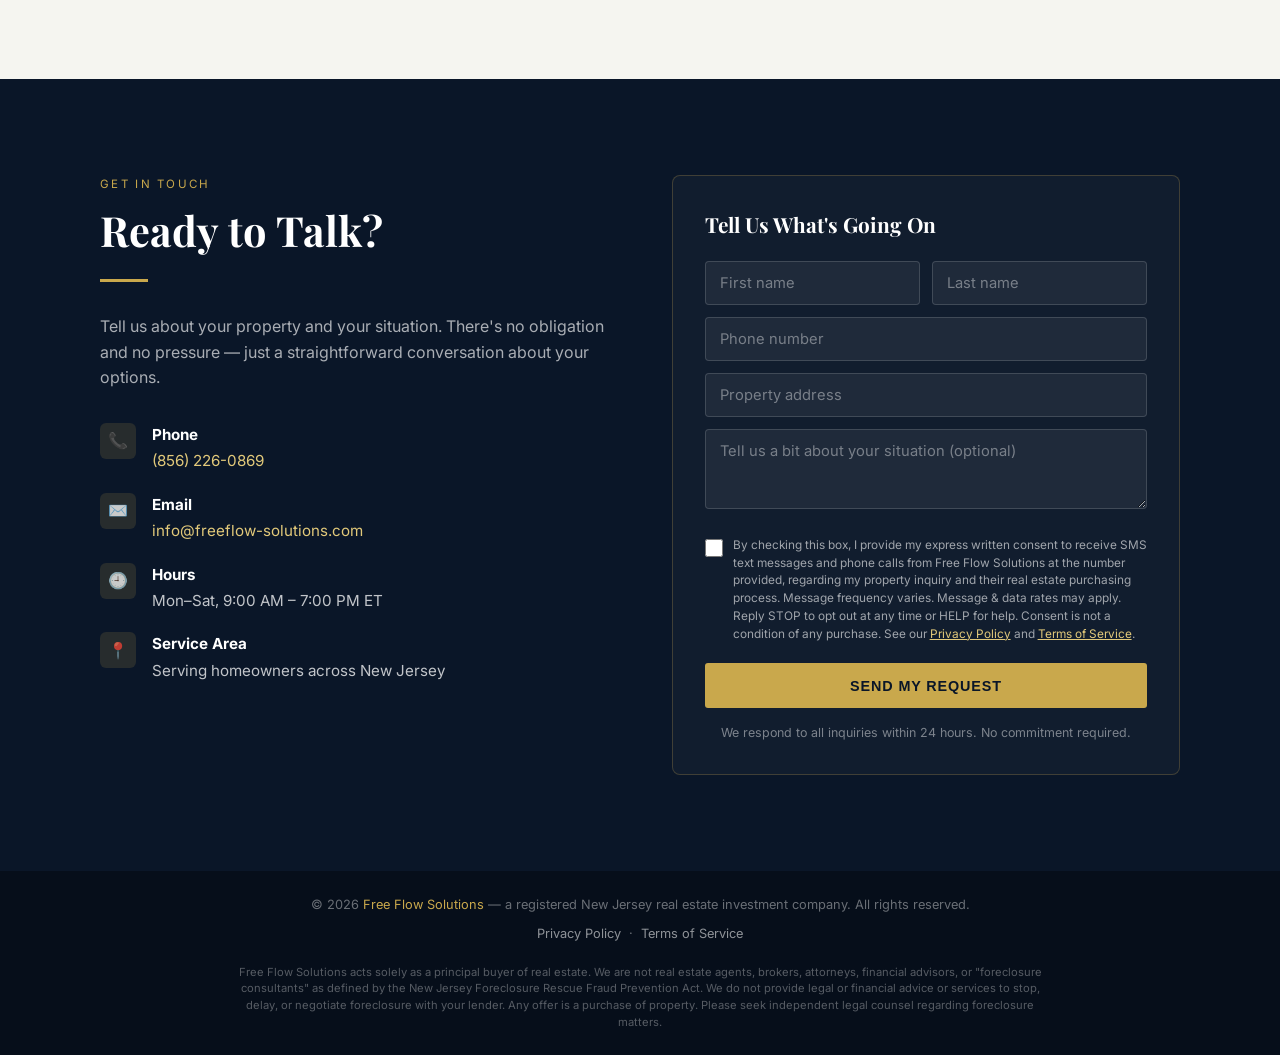
==== commit e8d0441f: "Copy fixes: remote-friendly framing + welcome simple deals - Remove "sat at kitchen tables" (implied" ====
--- a/index.html
+++ b/index.html
@@ -34,7 +34,7 @@
     <div class="hero-content">
       <span class="hero-eyebrow">New Jersey Real Estate</span>
       <h1>When It Feels Like<br /><span>There's No Way Out</span></h1>
-      <p>Foreclosure. Probate. A title nobody can untangle. A house that's become a weight instead of a home. We've sat at hundreds of kitchen tables with New Jersey families in exactly this spot — and there is always a next move. We'll help you find yours, and if selling is it, we'll make you a fair offer.</p>
+      <p>Foreclosure. Probate. A title nobody can untangle. A house that's become a weight instead of a home. We've helped hundreds of New Jersey families in exactly this spot — and there is always a next move. We'll help you find yours, and if selling is it, we'll make you a fair offer.</p>
       <a href="#contact" class="btn-primary">Talk To Us — No Pressure</a>
     </div>
   </section>
@@ -47,7 +47,7 @@
           <span class="section-label">About Us</span>
           <h2 class="section-title">We Deal With The Situations<br />Everyone Else Walks Away From</h2>
           <div class="divider"></div>
-          <p>Most buyers want the easy house — clean title, no court dates, no drama. That's not us. Free Flow Solutions is a New Jersey real estate investment company that specializes in the hard ones: an active foreclosure, an estate stuck in probate, a title with liens nobody will touch.</p>
+          <p>Free Flow Solutions is a New Jersey real estate investment company. We buy houses of every kind — including the straightforward sale where you just want a fair price and a fast, easy closing. But where we really stand apart is the hard ones: an active foreclosure, an estate stuck in probate, a title with liens nobody will touch. The deals most buyers walk away from are the ones we know best.</p>
           <p>By the time people call us, they've usually heard "there's nothing we can do" more than once. We sit down, look at the whole picture — the loan, the timeline, the family, all of it — and lay out every option you actually have, in plain English. If selling to us is the right move, we'll make a fair offer and handle the complexity. If it isn't, we'll tell you that too.</p>
           <p>No pressure. No obligation. No judgment about how you got here — just a straight conversation about how you get out.</p>
         </div>
@@ -79,7 +79,7 @@
       <span class="section-label">What We Do</span>
       <h2 class="section-title">Properties We Buy</h2>
       <div class="divider"></div>
-      <p class="services-intro">If any of these sound like your situation, you're in the right place. This is what we do every day — and no matter how stuck it feels, there's a path through it.</p>
+      <p class="services-intro">If any of these sound like your situation, you're in the right place. This is what we do every day — and no matter how stuck it feels, there's a path through it. And if your situation is simple and you just want a quick, hassle-free sale at a fair price? We buy those every day too.</p>
       <div class="services-grid">
         <div class="service-card">
           <div class="service-icon">🏠</div>
@@ -120,7 +120,7 @@
         <div class="step-card">
           <div class="step-num">2</div>
           <h3>We Take a Look</h3>
-          <p>We review the property and your situation, walk you through every option honestly, and prepare a fair offer.</p>
+          <p>We review the property and your situation — handled right over the phone, on your schedule — walk you through every option honestly, and prepare a fair offer.</p>
         </div>
         <div class="step-card">
           <div class="step-num">3</div>
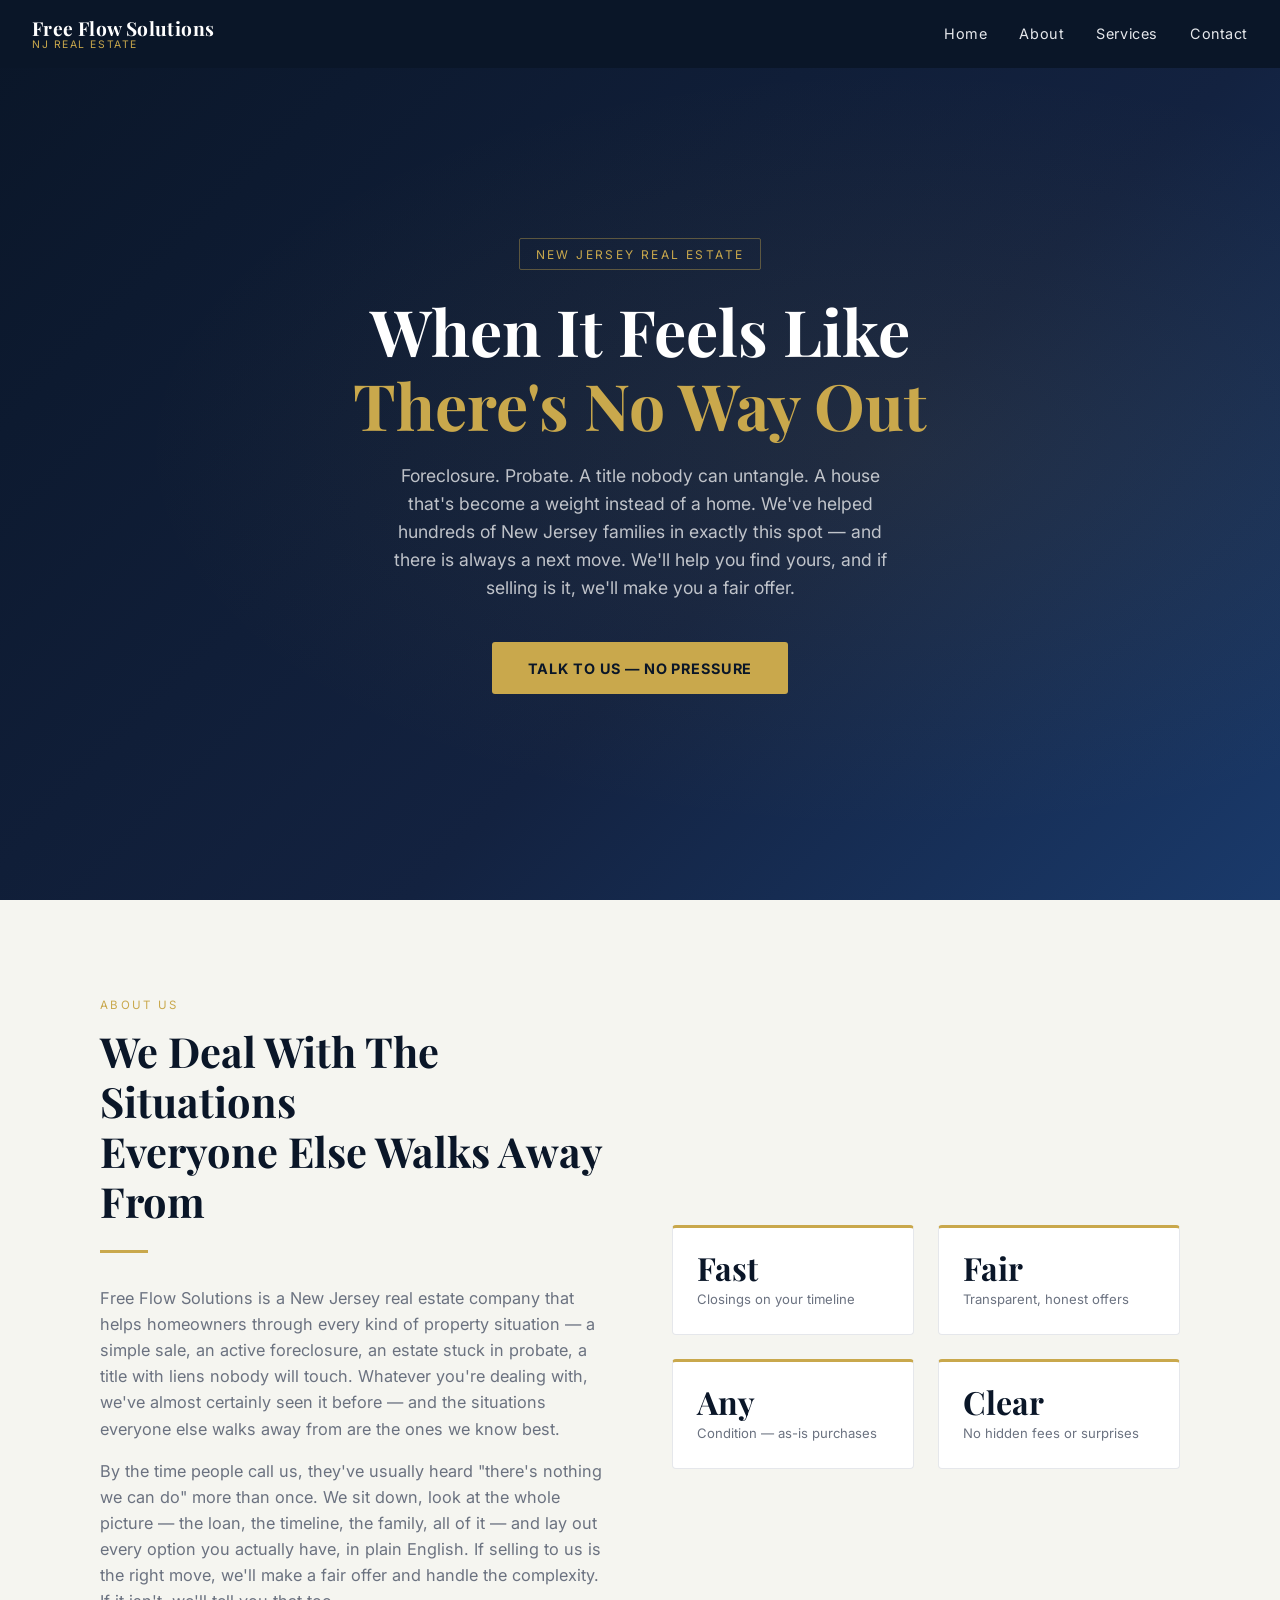
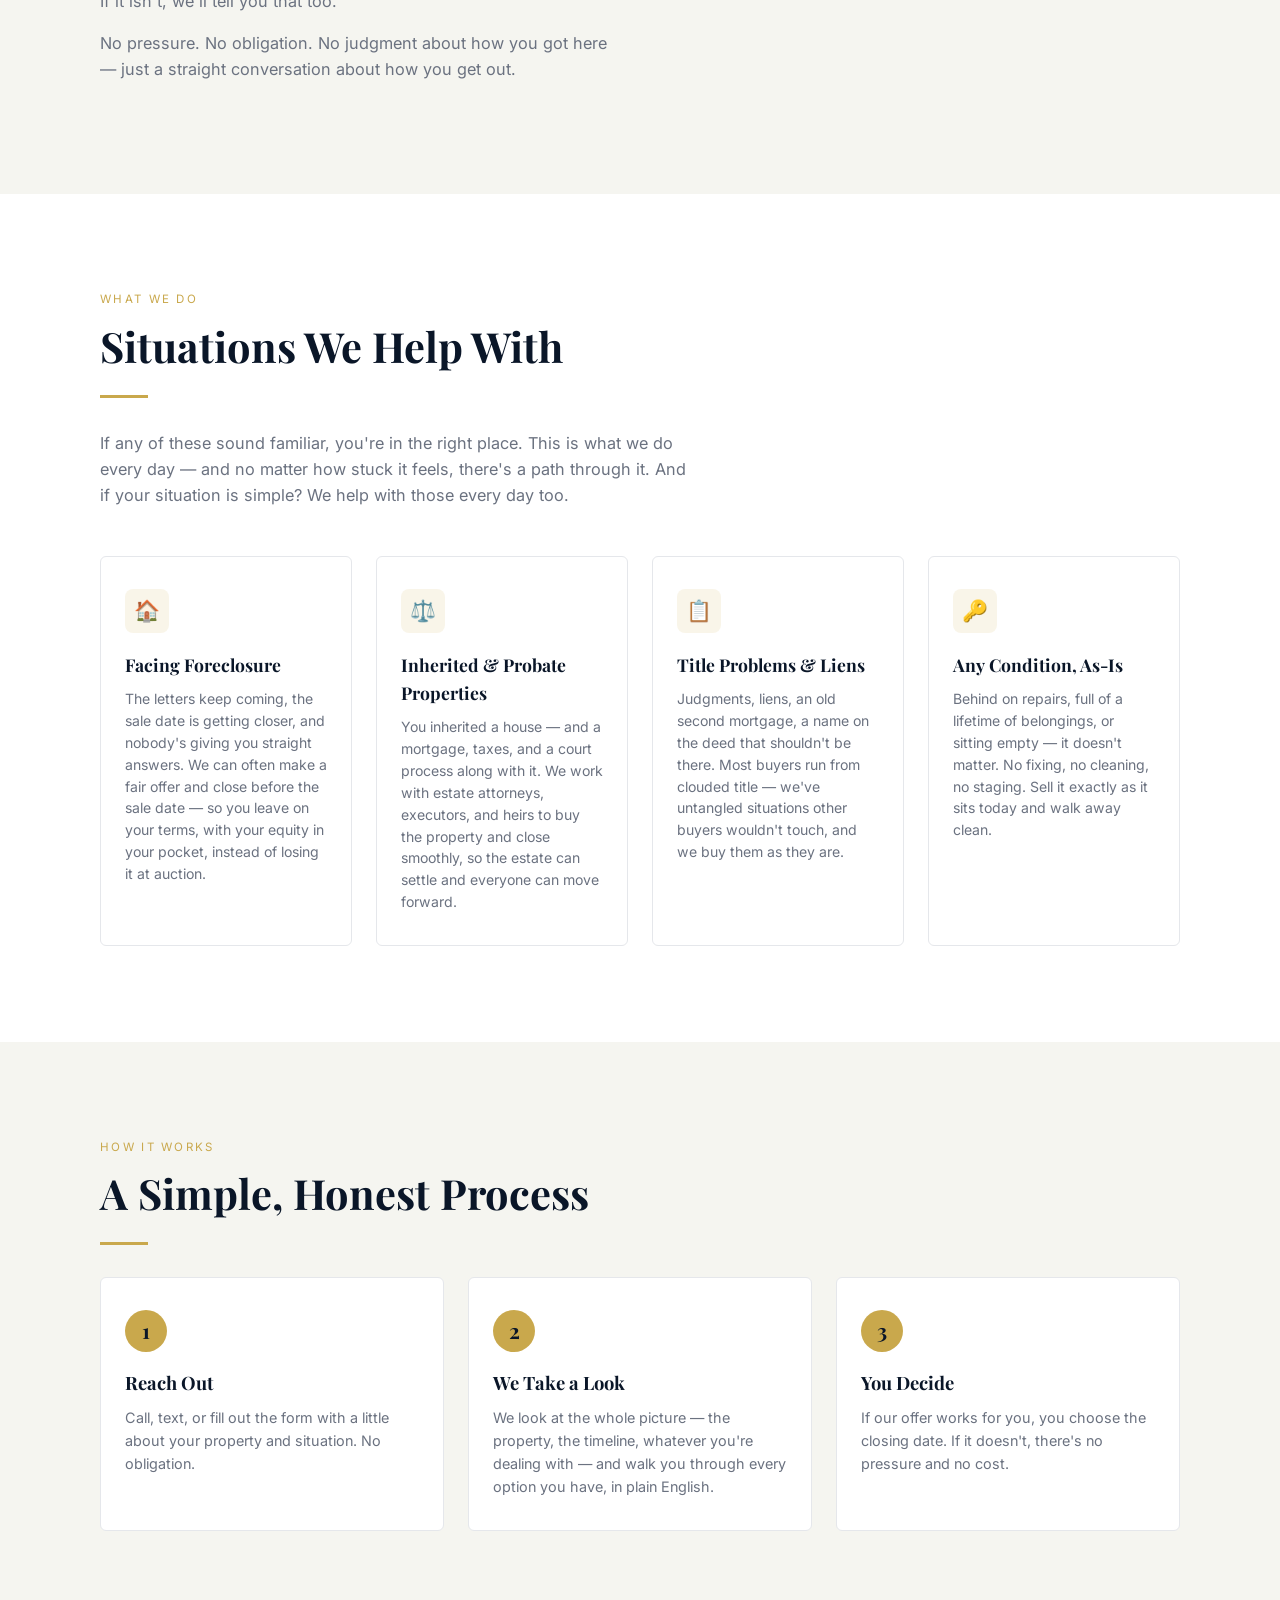
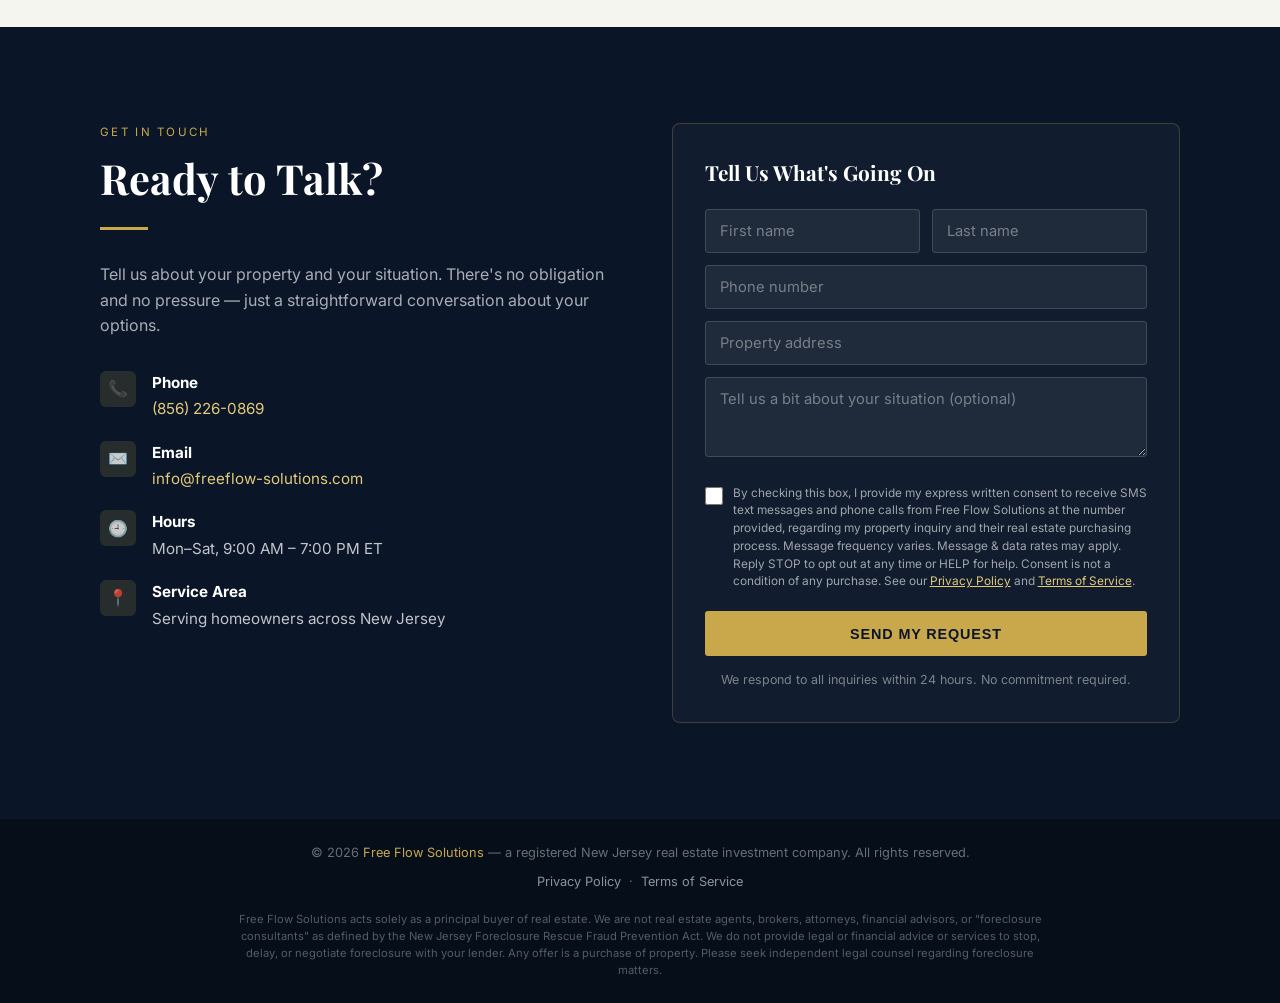
==== commit ad712750: "Help-first reframe: situations over offers, no location cues - Step 2: neutral "whole picture" langu" ====
--- a/index.html
+++ b/index.html
@@ -47,7 +47,7 @@
           <span class="section-label">About Us</span>
           <h2 class="section-title">We Deal With The Situations<br />Everyone Else Walks Away From</h2>
           <div class="divider"></div>
-          <p>Free Flow Solutions is a New Jersey real estate investment company. We buy houses of every kind — including the straightforward sale where you just want a fair price and a fast, easy closing. But where we really stand apart is the hard ones: an active foreclosure, an estate stuck in probate, a title with liens nobody will touch. The deals most buyers walk away from are the ones we know best.</p>
+          <p>Free Flow Solutions is a New Jersey real estate company that helps homeowners through every kind of property situation — a simple sale, an active foreclosure, an estate stuck in probate, a title with liens nobody will touch. Whatever you're dealing with, we've almost certainly seen it before — and the situations everyone else walks away from are the ones we know best.</p>
           <p>By the time people call us, they've usually heard "there's nothing we can do" more than once. We sit down, look at the whole picture — the loan, the timeline, the family, all of it — and lay out every option you actually have, in plain English. If selling to us is the right move, we'll make a fair offer and handle the complexity. If it isn't, we'll tell you that too.</p>
           <p>No pressure. No obligation. No judgment about how you got here — just a straight conversation about how you get out.</p>
         </div>
@@ -77,9 +77,9 @@
   <section id="services">
     <div class="section-inner">
       <span class="section-label">What We Do</span>
-      <h2 class="section-title">Properties We Buy</h2>
+      <h2 class="section-title">Situations We Help With</h2>
       <div class="divider"></div>
-      <p class="services-intro">If any of these sound like your situation, you're in the right place. This is what we do every day — and no matter how stuck it feels, there's a path through it. And if your situation is simple and you just want a quick, hassle-free sale at a fair price? We buy those every day too.</p>
+      <p class="services-intro">If any of these sound familiar, you're in the right place. This is what we do every day — and no matter how stuck it feels, there's a path through it. And if your situation is simple? We help with those every day too.</p>
       <div class="services-grid">
         <div class="service-card">
           <div class="service-icon">🏠</div>
@@ -120,7 +120,7 @@
         <div class="step-card">
           <div class="step-num">2</div>
           <h3>We Take a Look</h3>
-          <p>We review the property and your situation — handled right over the phone, on your schedule — walk you through every option honestly, and prepare a fair offer.</p>
+          <p>We look at the whole picture — the property, the timeline, whatever you're dealing with — and walk you through every option you have, in plain English.</p>
         </div>
         <div class="step-card">
           <div class="step-num">3</div>
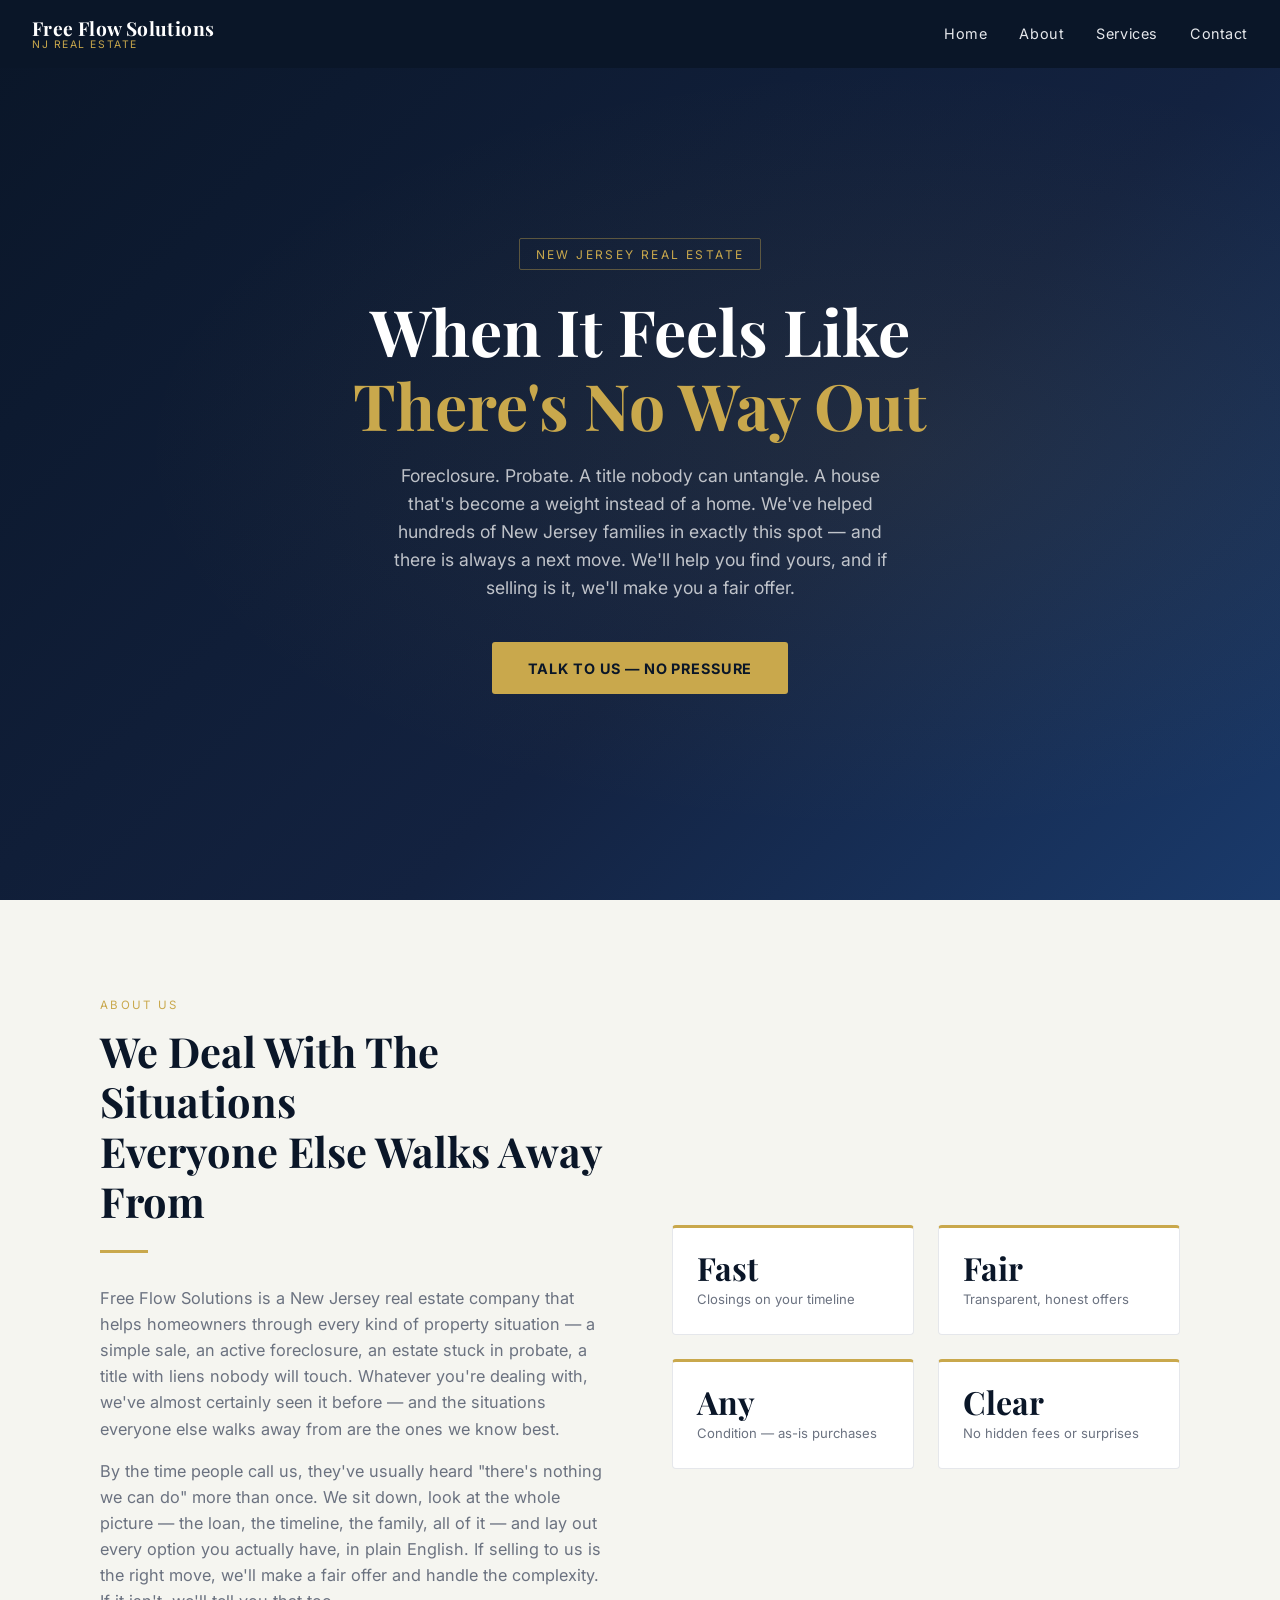
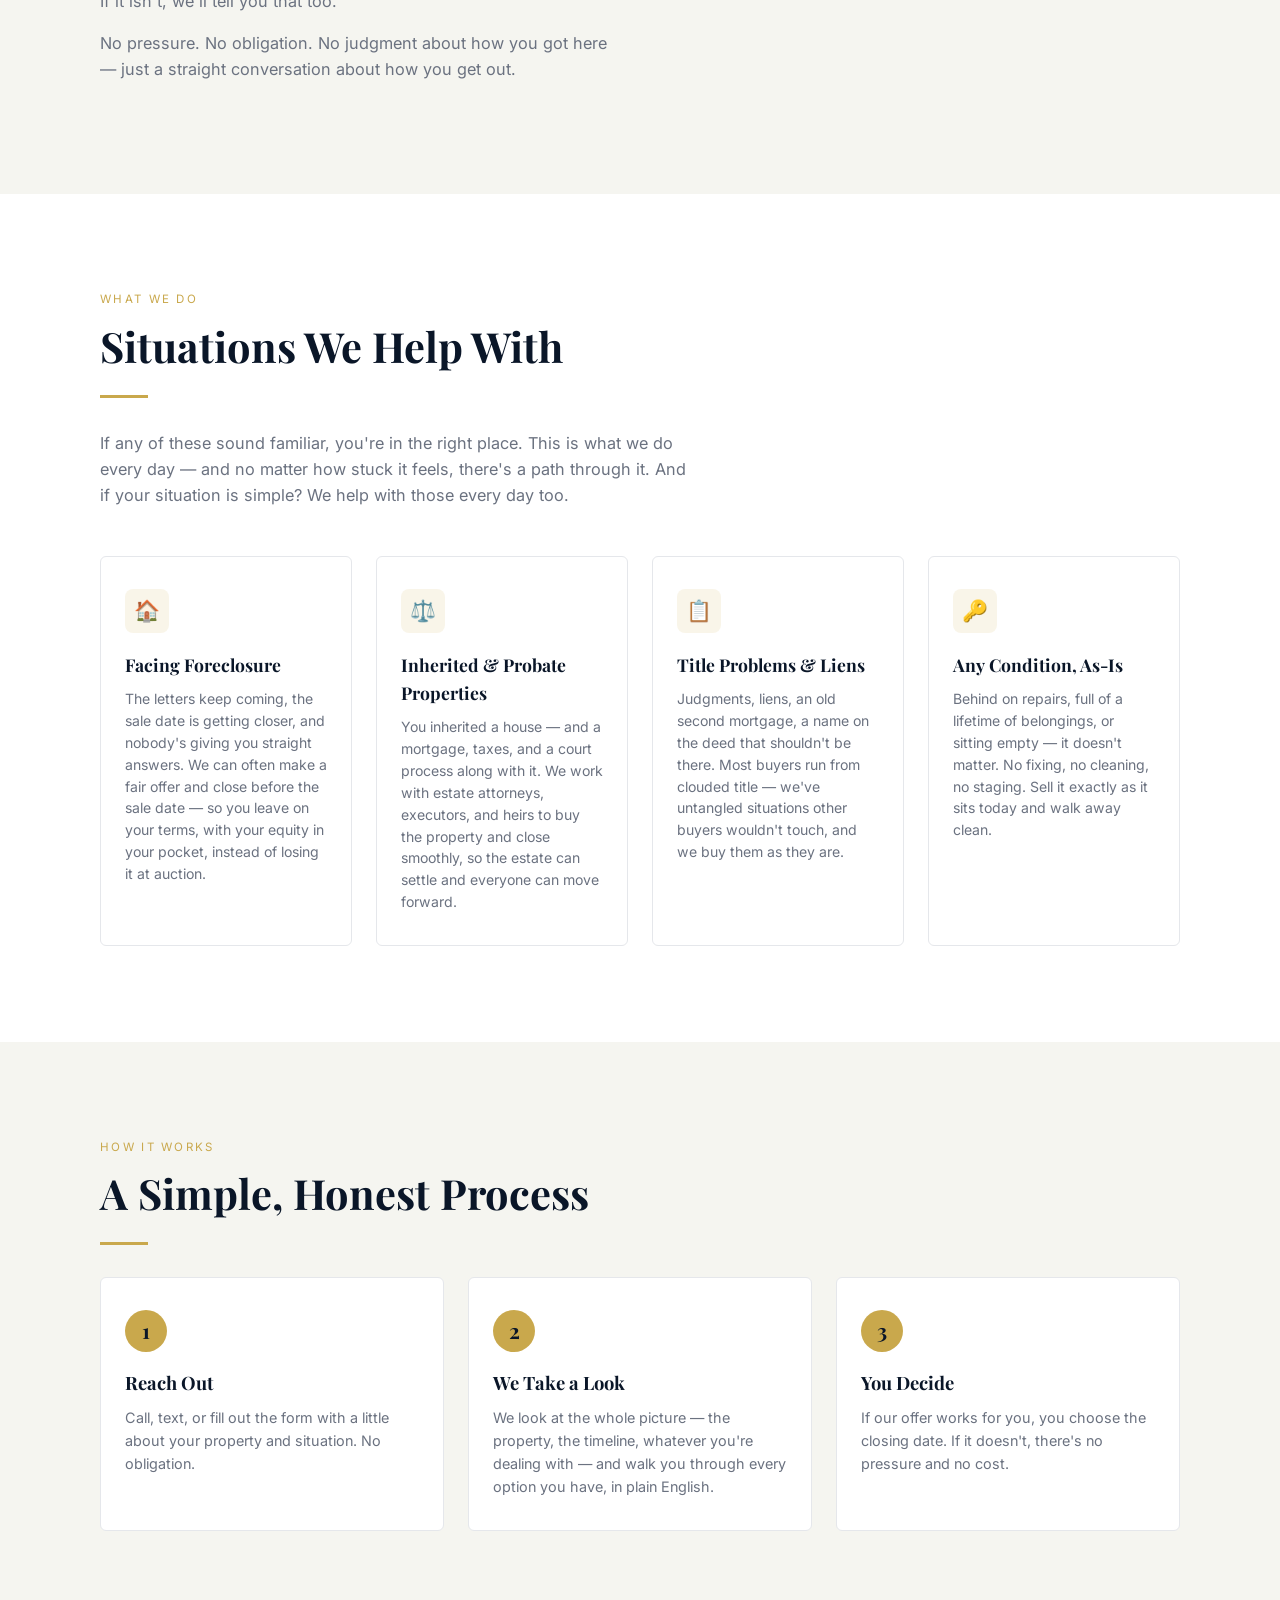
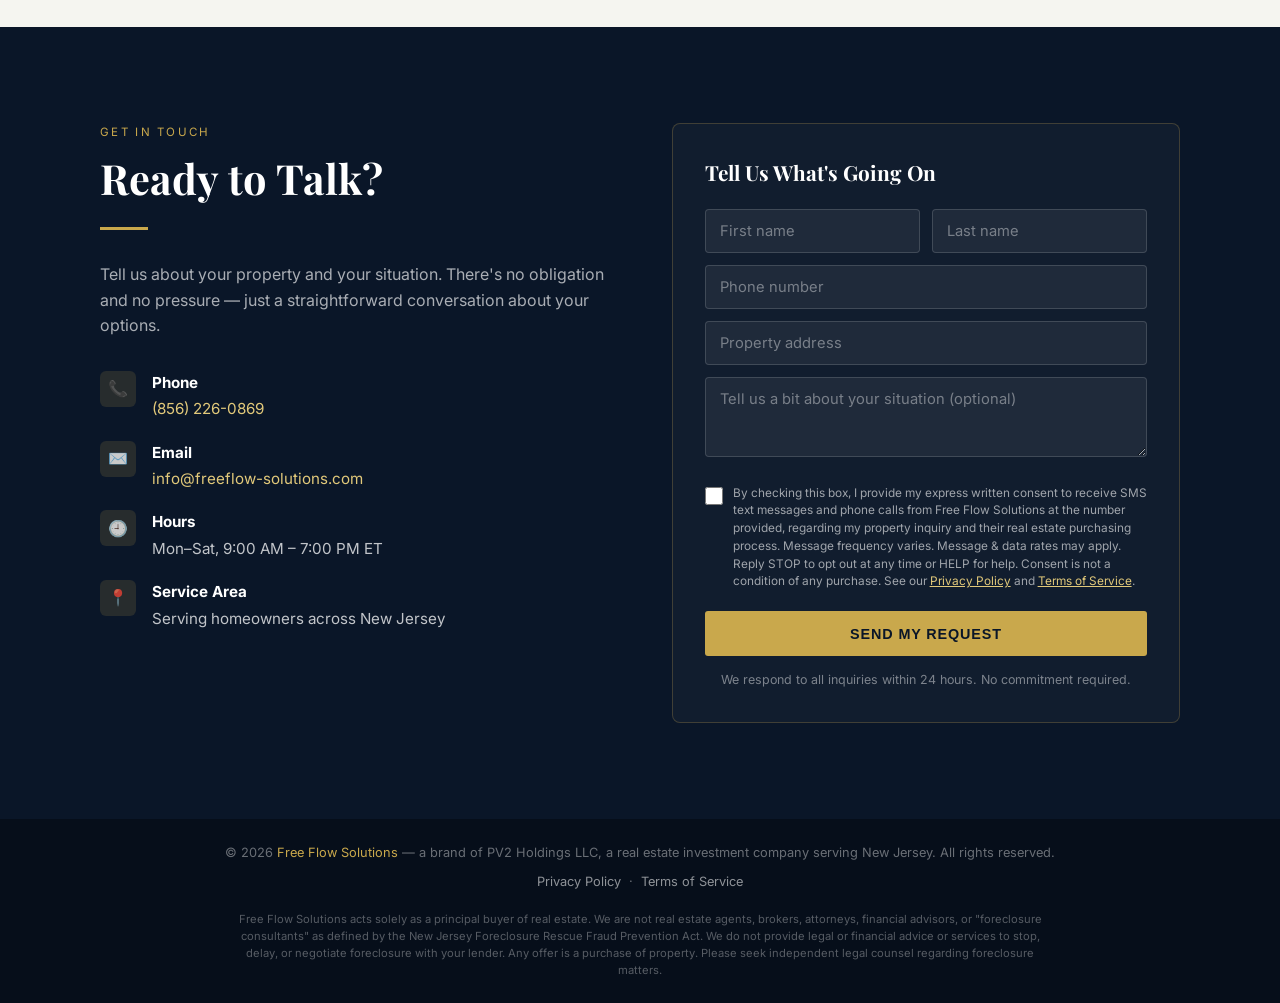
==== commit dc94b199: "Tie legal entity PV2 Holdings LLC to the Free Flow Solutions brand Fixes Twilio Trust Hub error 1860" ====
--- a/index.html
+++ b/index.html
@@ -201,7 +201,7 @@
 
   <!-- FOOTER -->
   <footer>
-    <p>&copy; 2026 <span>Free Flow Solutions</span> — a registered New Jersey real estate investment company. All rights reserved.</p>
+    <p>&copy; 2026 <span>Free Flow Solutions</span> — a brand of PV2 Holdings LLC, a real estate investment company serving New Jersey. All rights reserved.</p>
     <p class="footer-links"><a href="privacy.html">Privacy Policy</a> &nbsp;·&nbsp; <a href="terms.html">Terms of Service</a></p>
     <p class="footer-disclaimer">Free Flow Solutions acts solely as a principal buyer of real estate. We are not real estate agents, brokers, attorneys, financial advisors, or "foreclosure consultants" as defined by the New Jersey Foreclosure Rescue Fraud Prevention Act. We do not provide legal or financial advice or services to stop, delay, or negotiate foreclosure with your lender. Any offer is a purchase of property. Please seek independent legal counsel regarding foreclosure matters.</p>
   </footer>
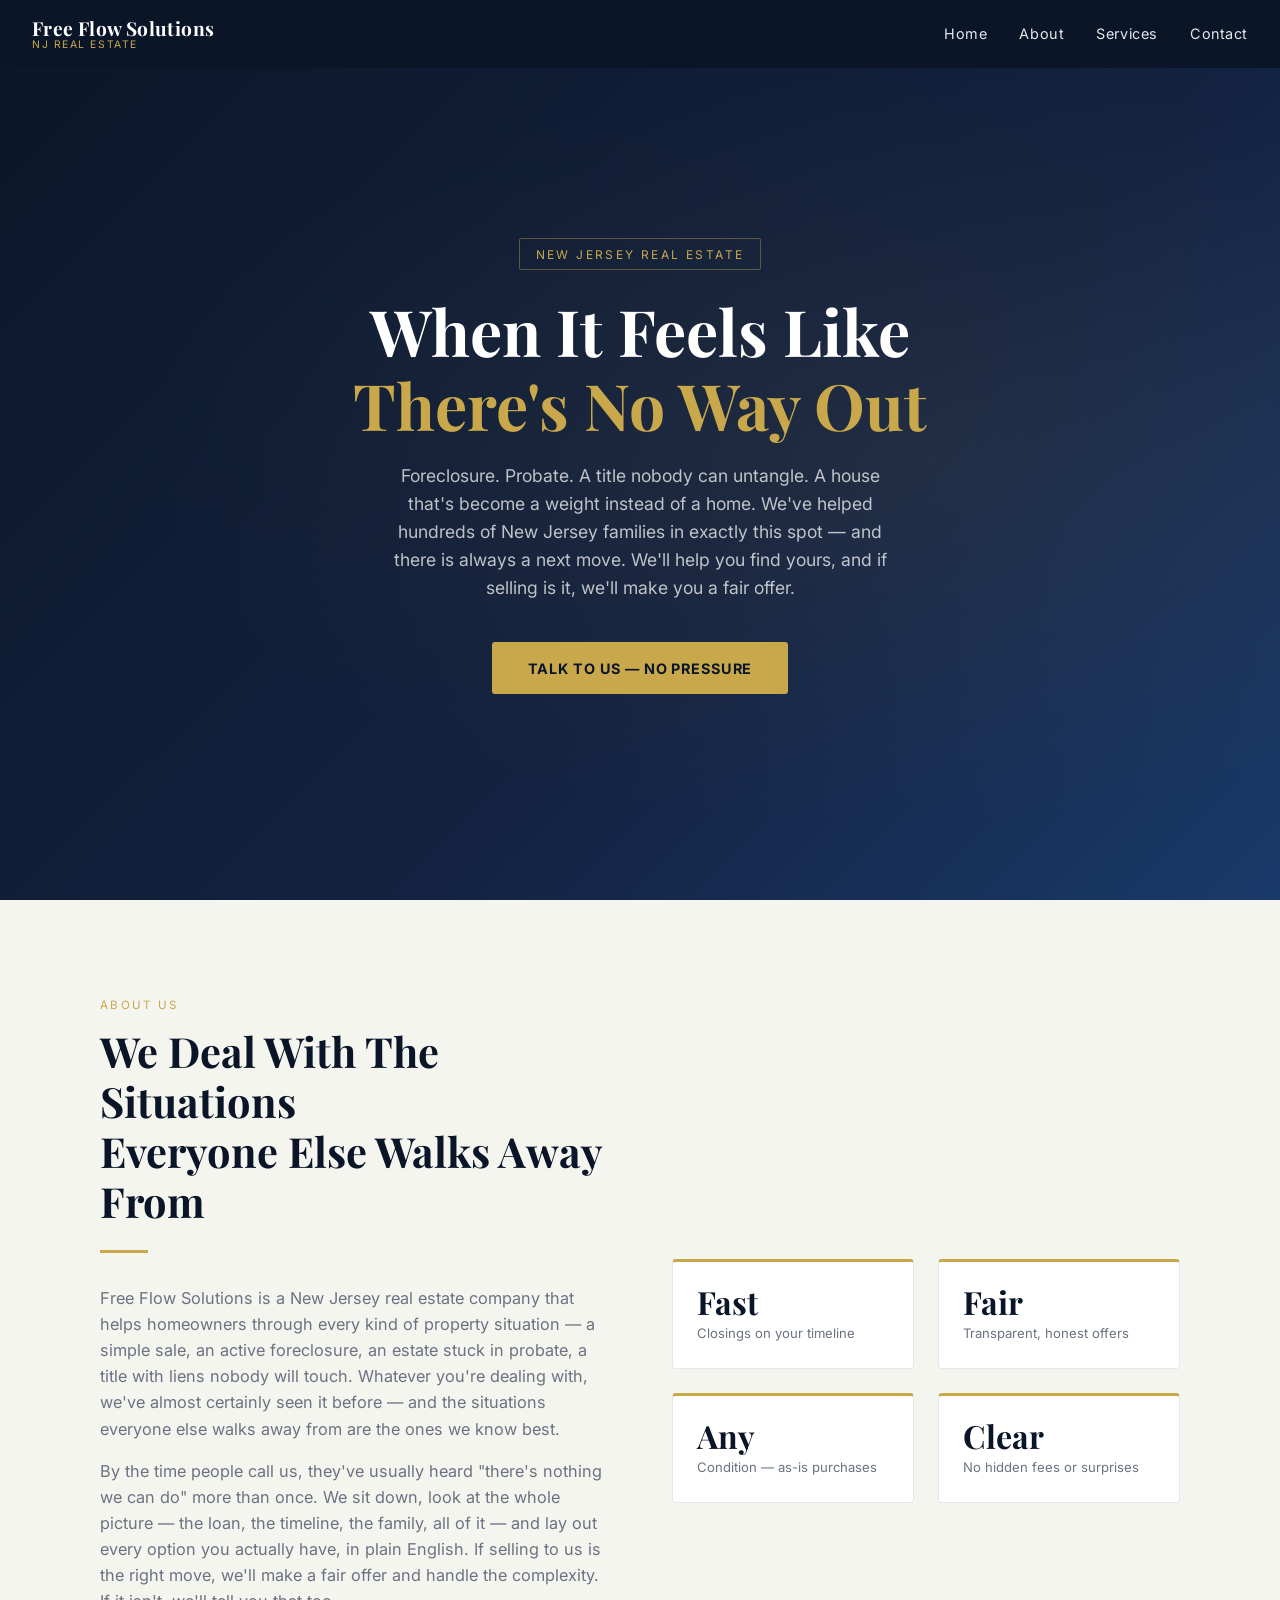
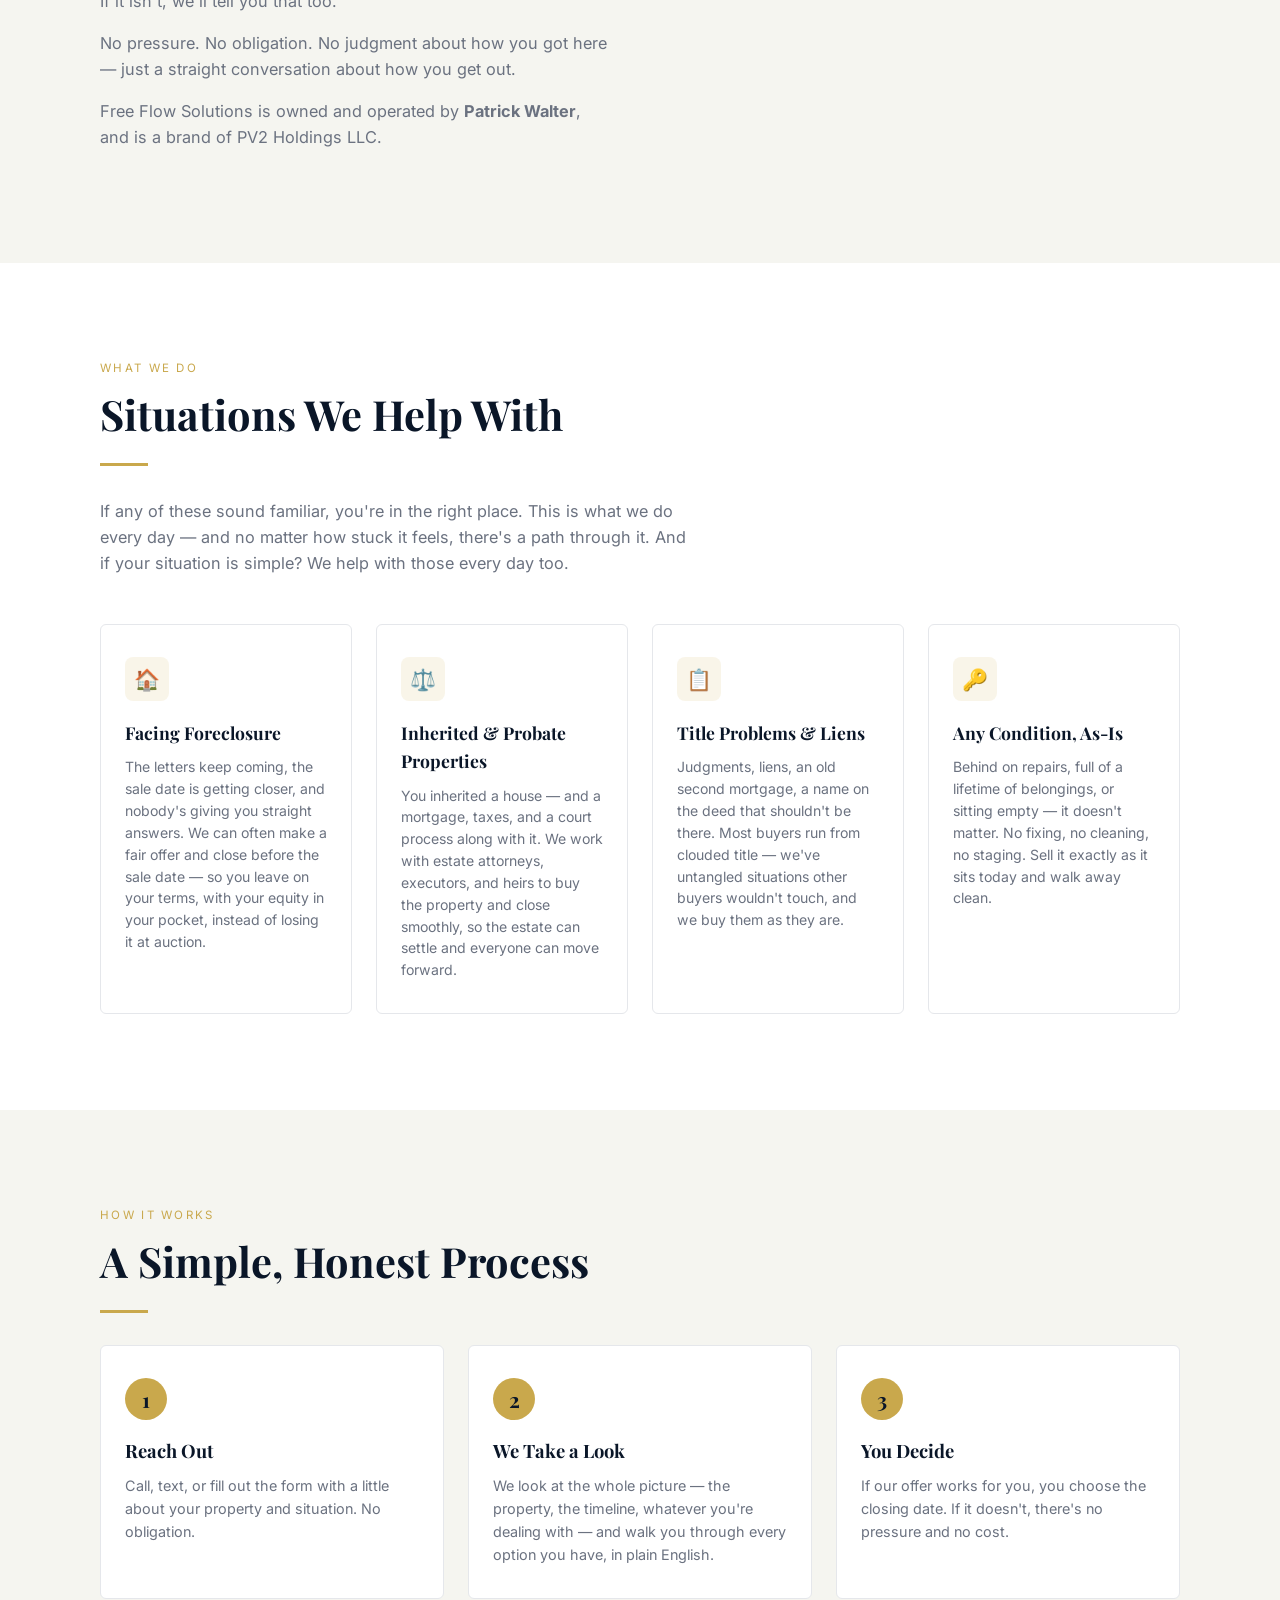
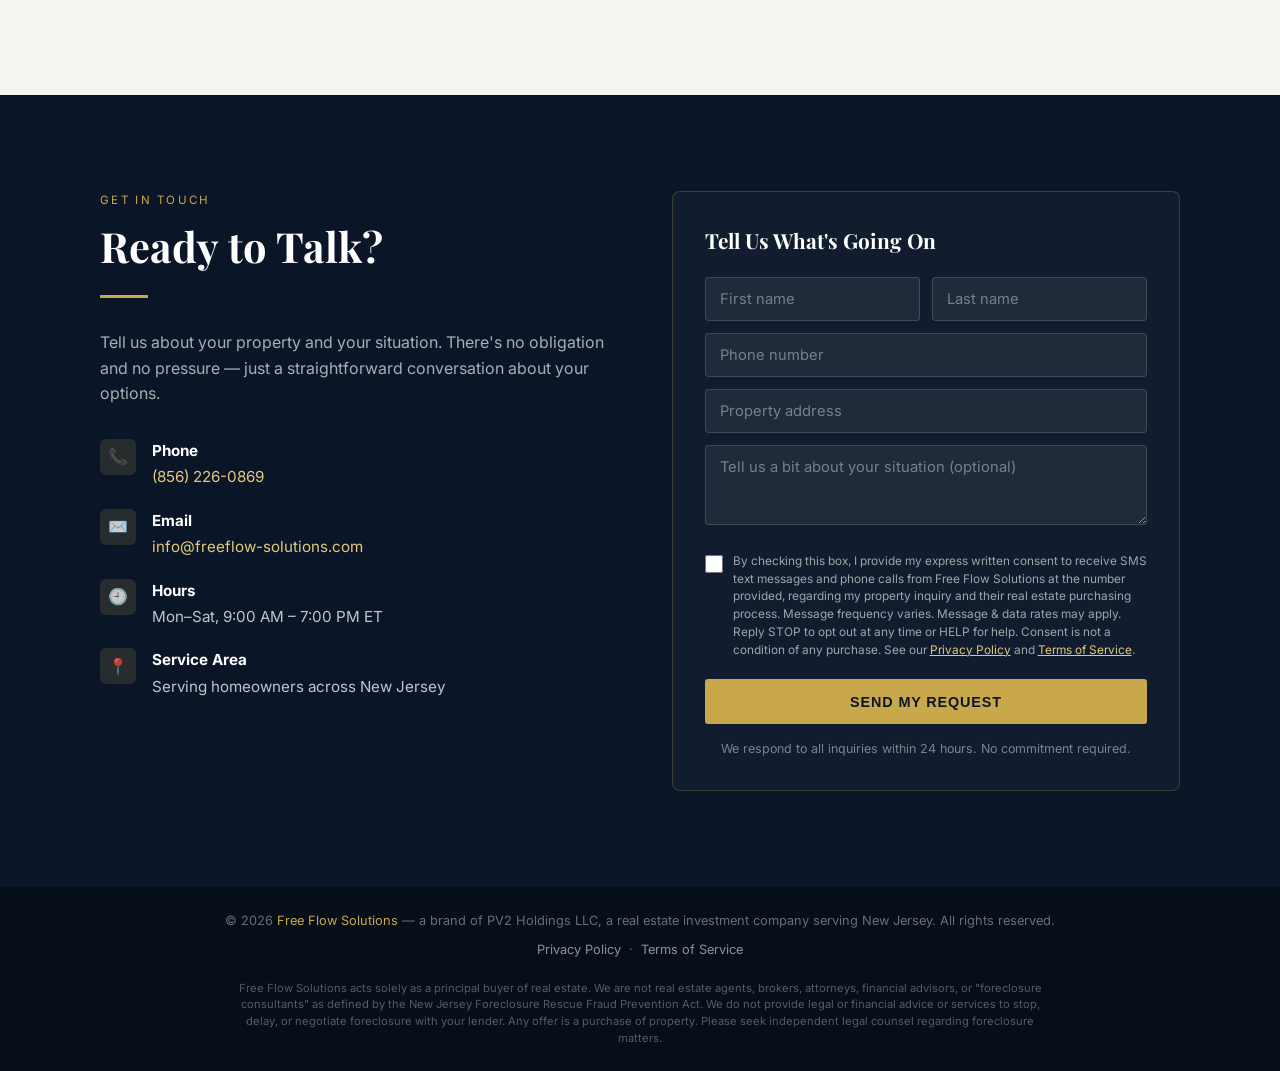
==== commit 4cc3562a: "Name Patrick Walter as owner in About (Twilio Trust Hub error 18604) Public-source proof linking the" ====
--- a/index.html
+++ b/index.html
@@ -50,6 +50,7 @@
           <p>Free Flow Solutions is a New Jersey real estate company that helps homeowners through every kind of property situation — a simple sale, an active foreclosure, an estate stuck in probate, a title with liens nobody will touch. Whatever you're dealing with, we've almost certainly seen it before — and the situations everyone else walks away from are the ones we know best.</p>
           <p>By the time people call us, they've usually heard "there's nothing we can do" more than once. We sit down, look at the whole picture — the loan, the timeline, the family, all of it — and lay out every option you actually have, in plain English. If selling to us is the right move, we'll make a fair offer and handle the complexity. If it isn't, we'll tell you that too.</p>
           <p>No pressure. No obligation. No judgment about how you got here — just a straight conversation about how you get out.</p>
+          <p>Free Flow Solutions is owned and operated by <strong>Patrick Walter</strong>, and is a brand of PV2 Holdings LLC.</p>
         </div>
         <div class="about-stats">
           <div class="stat-card">
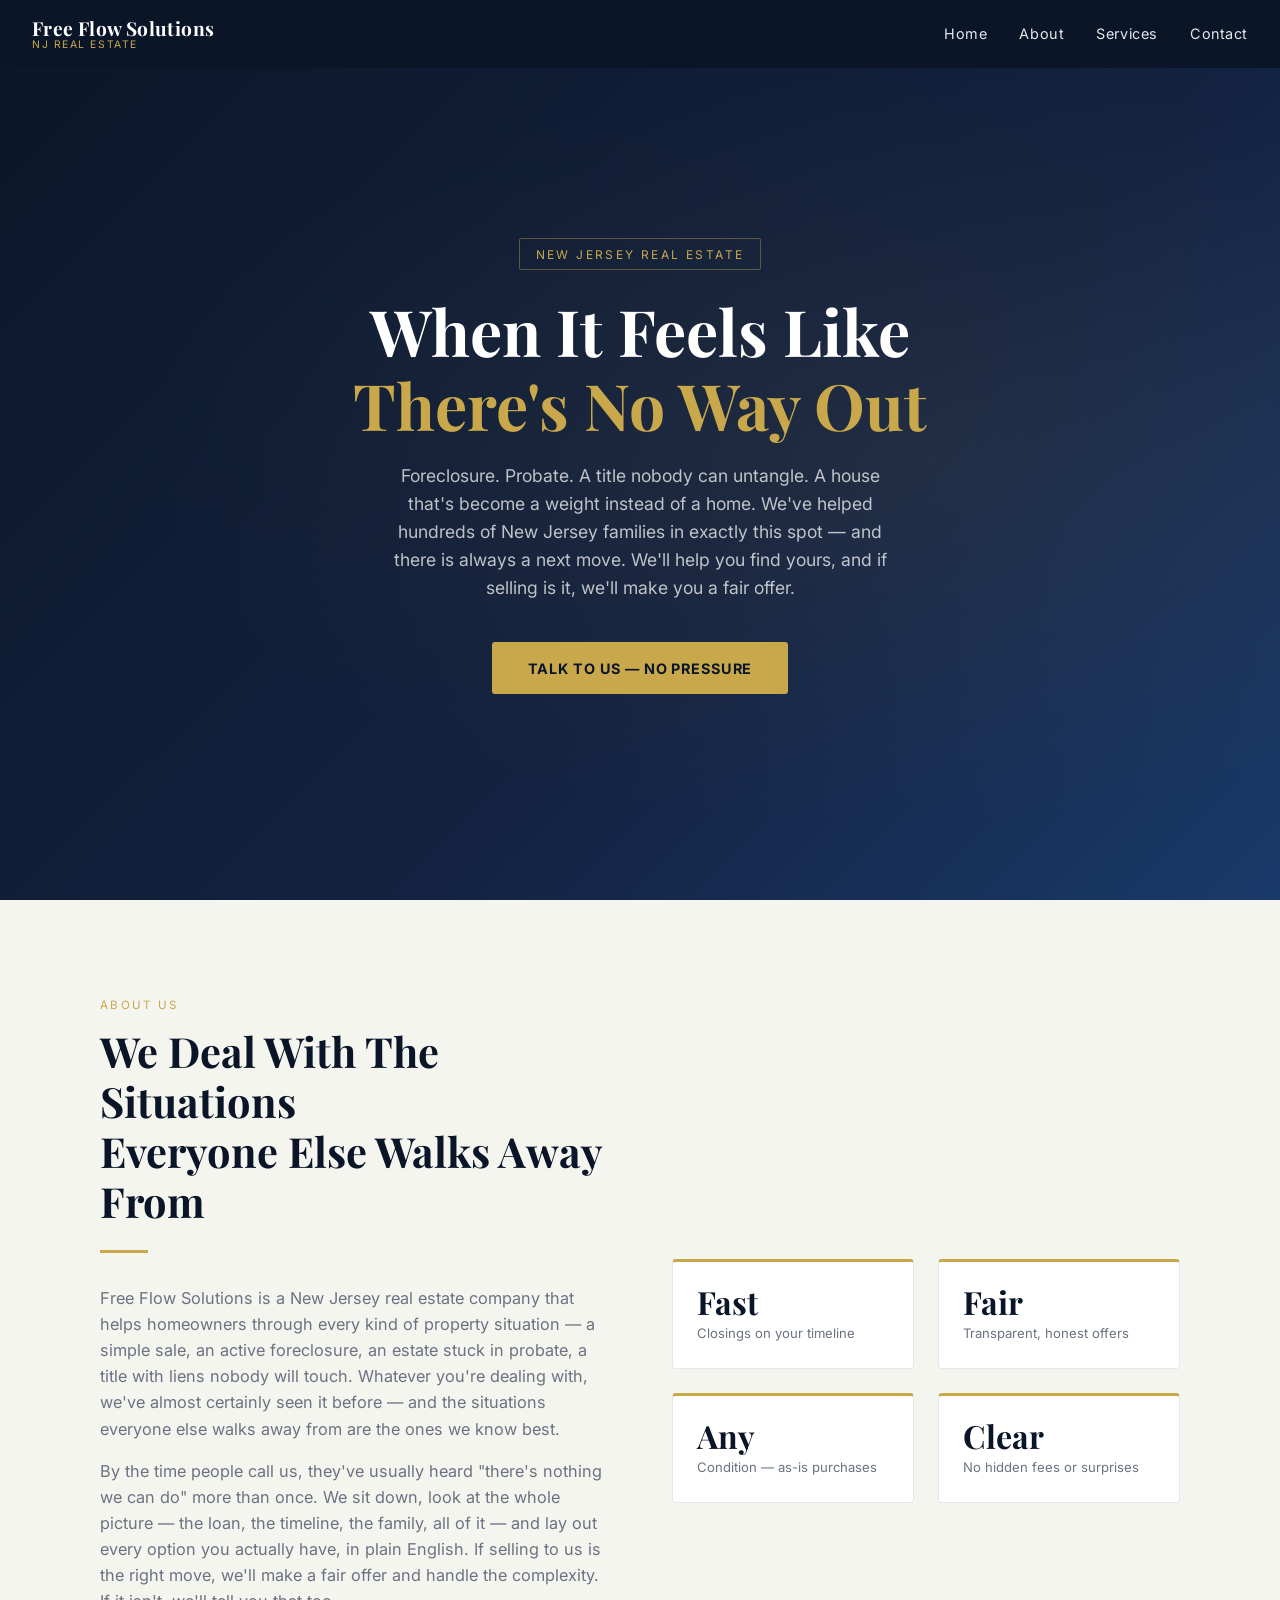
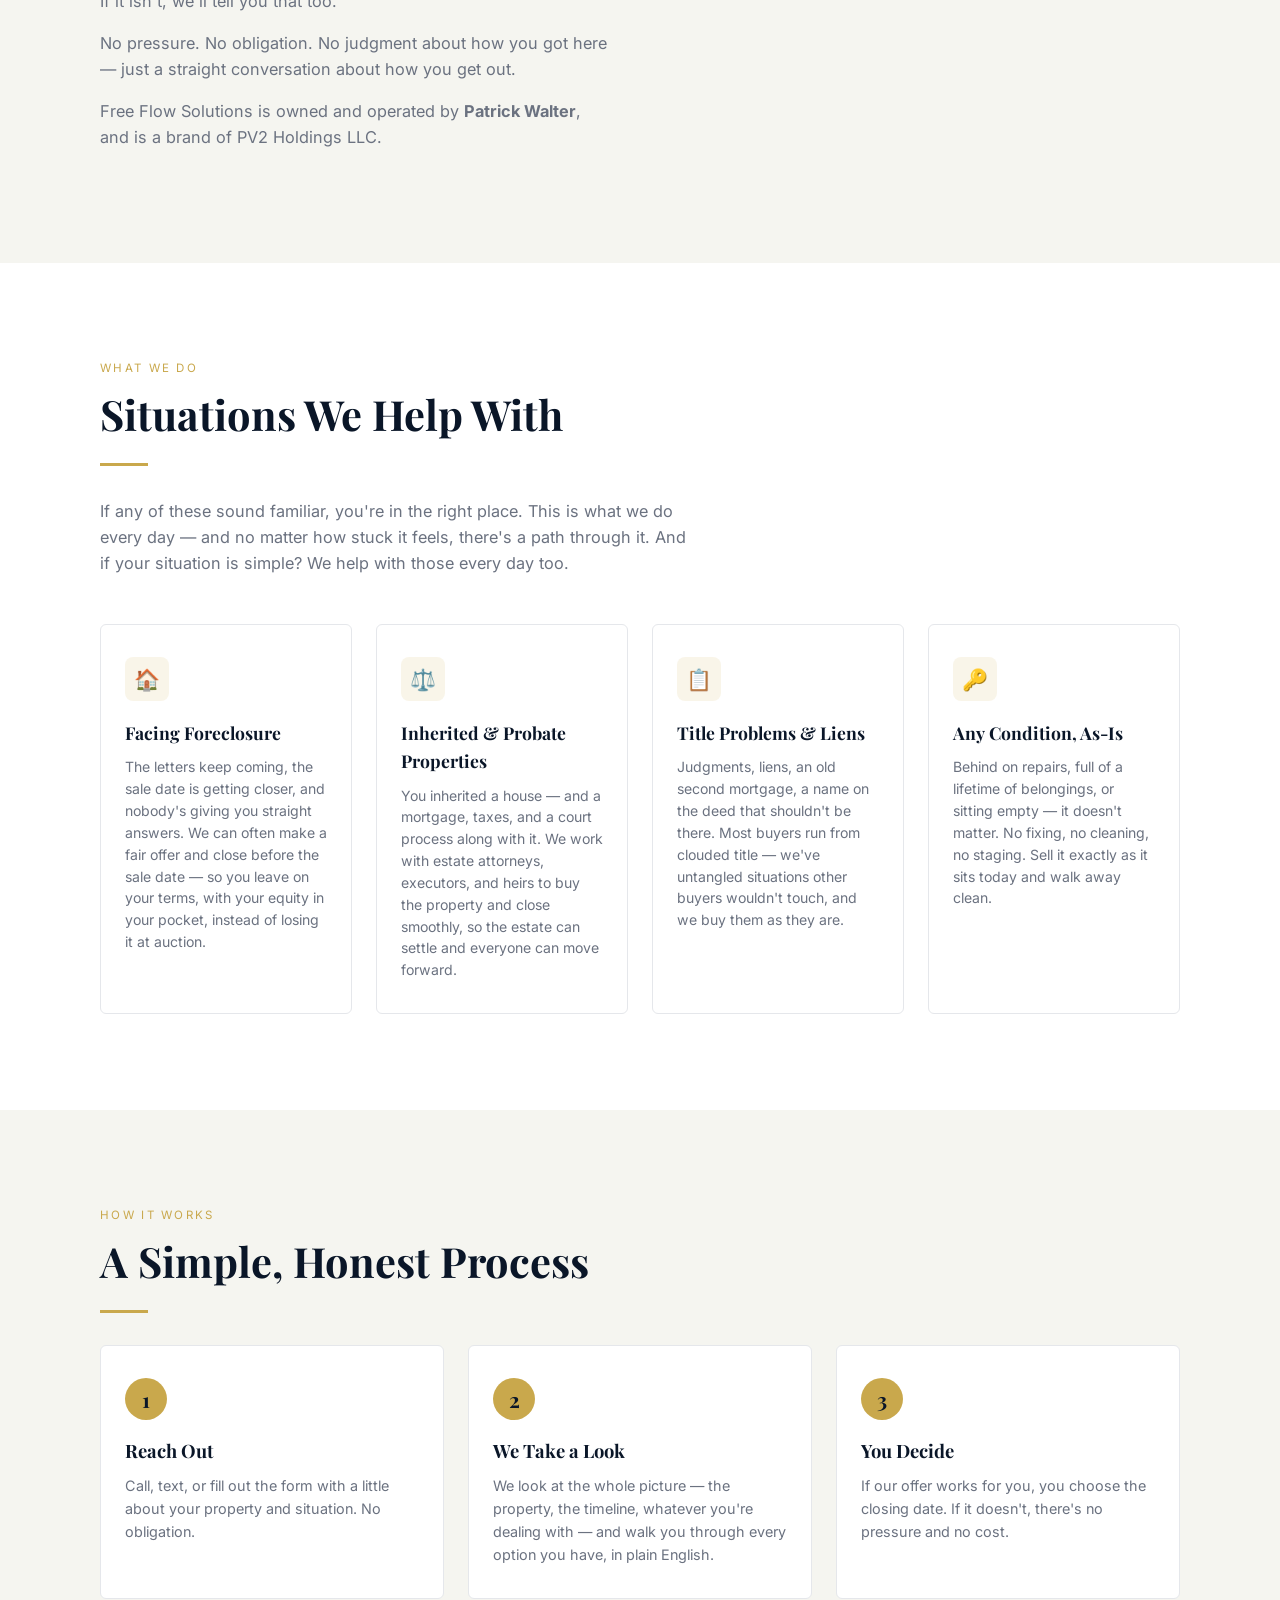
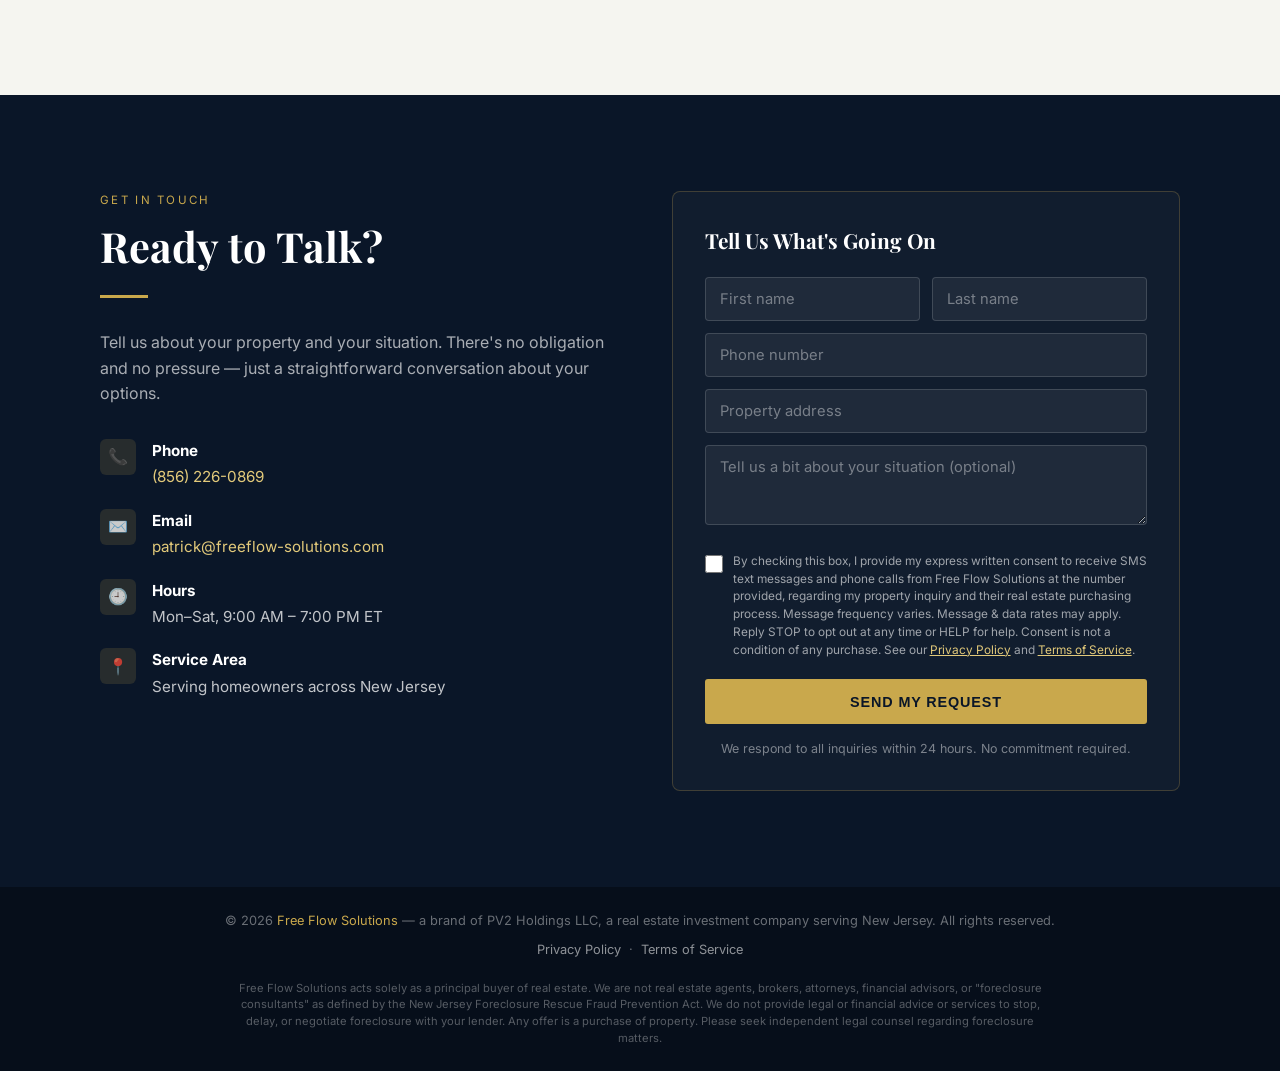
==== commit 1f03a17b: "Show patrick@freeflow-solutions.com as contact email (reinforces rep verification) Displayed contact" ====
--- a/index.html
+++ b/index.html
@@ -153,7 +153,7 @@
               <div class="contact-item-icon">✉️</div>
               <div>
                 <strong style="color:#fff;display:block;margin-bottom:2px;">Email</strong>
-                <a href="mailto:info@freeflow-solutions.com">info@freeflow-solutions.com</a>
+                <a href="mailto:patrick@freeflow-solutions.com">patrick@freeflow-solutions.com</a>
               </div>
             </div>
             <div class="contact-item">
